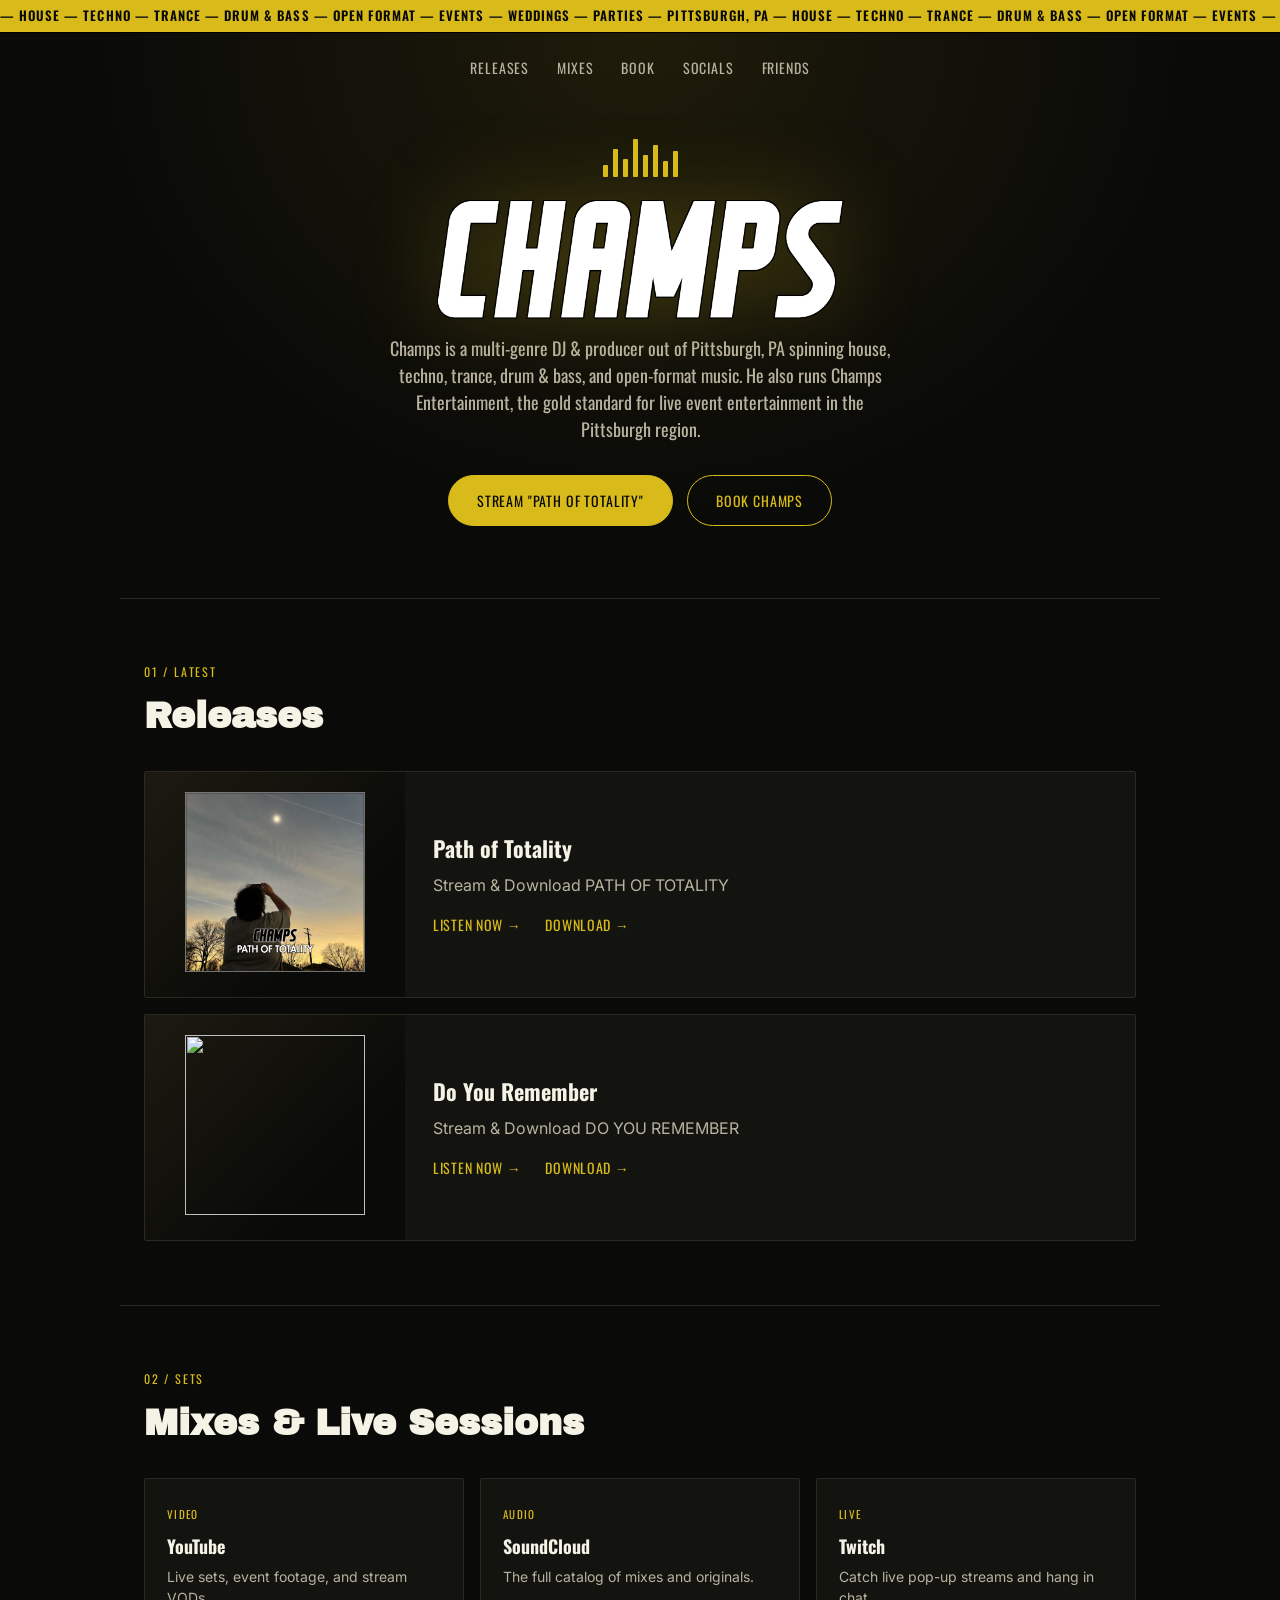
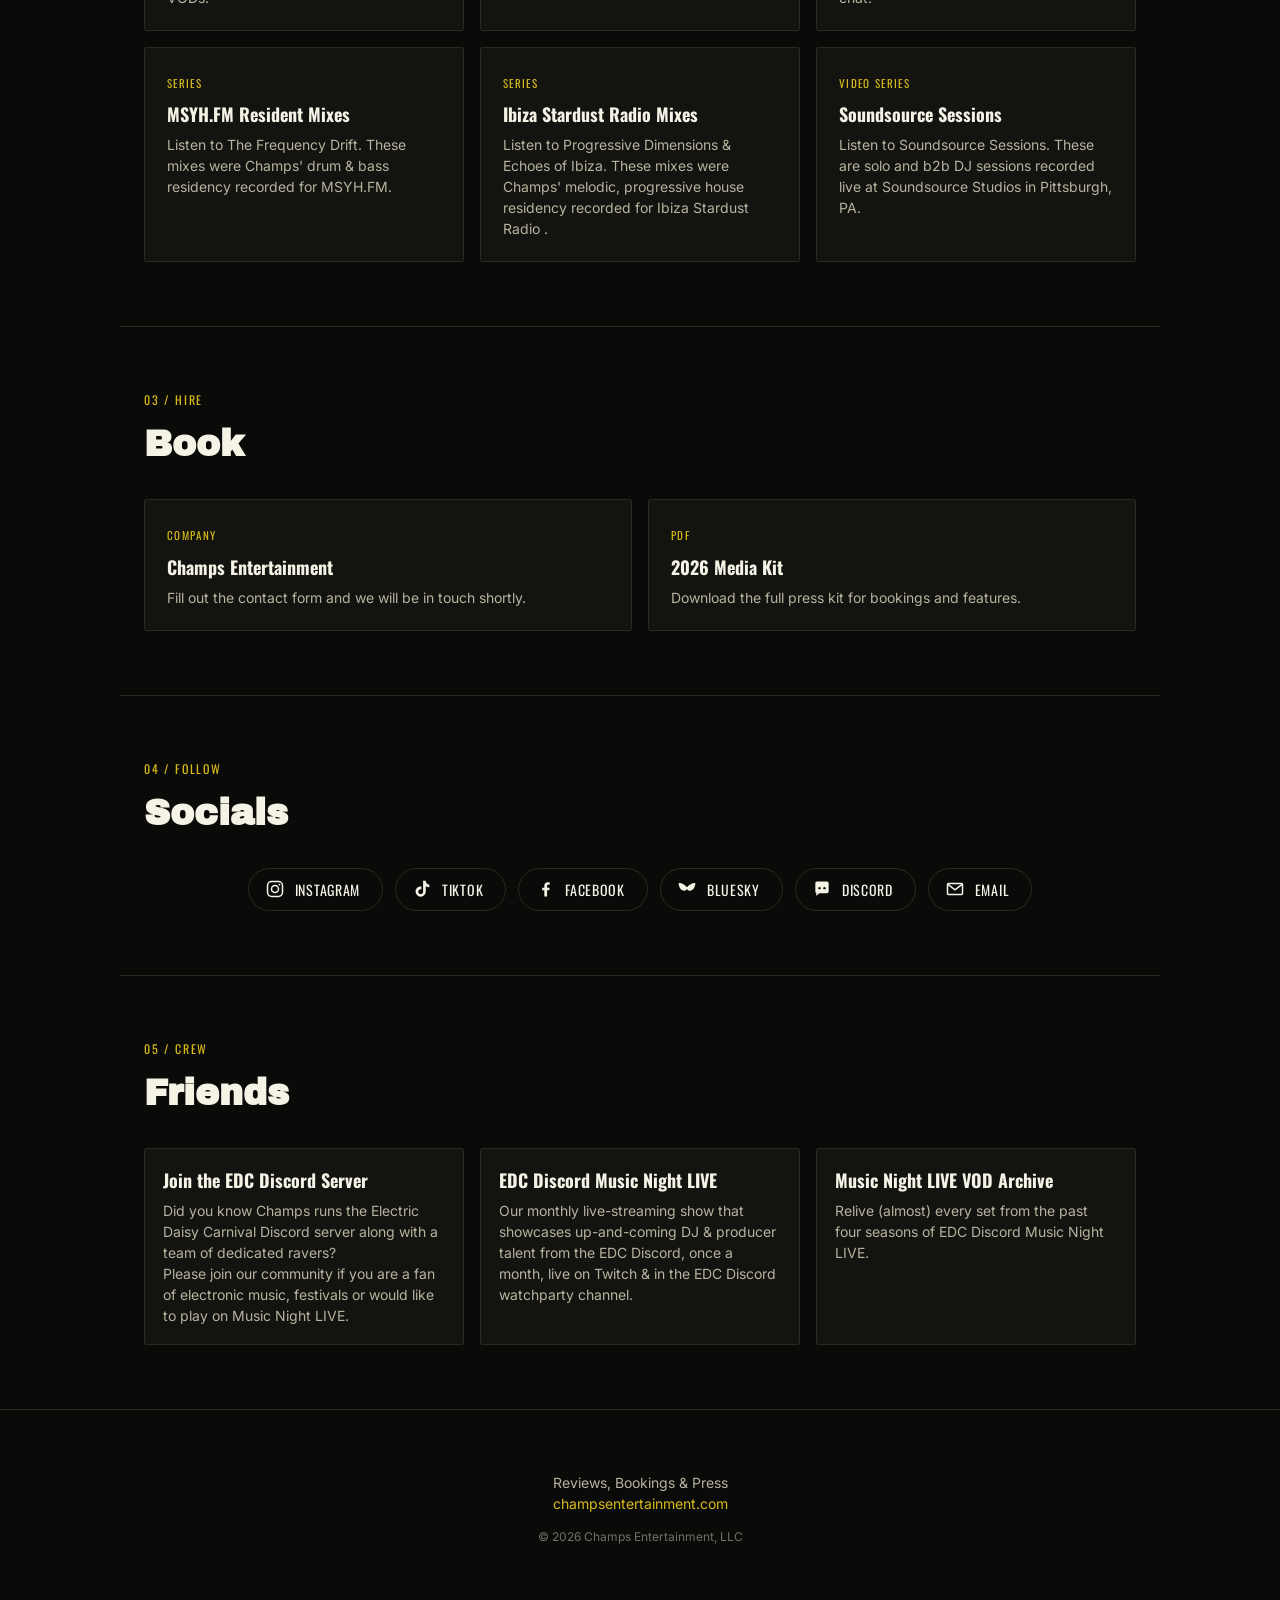
==== index.html @ b1c38c71 "more minor tweaks" ====
<!DOCTYPE html>
<html lang="en">
	<head>
		<meta charset="UTF-8" />
		<meta name="viewport" content="width=device-width, initial-scale=1.0" />
		<meta name="description" content="Champs is a multi-genre DJ &amp; producer out of Pittsburgh, PA spinning house, techno, trance, drum &amp; bass, and open-format music. He also runs Champs Entertainment, the gold standard for live event entertainment in the Pittsburgh region." />
		<meta property="og:title" content="Champs — DJ / Producer / Event Curator, Pittsburgh PA">
		<meta property="og:description" content="Champs is a multi-genre DJ &amp; producer out of Pittsburgh, PA spinning house, techno, trance, drum &amp; bass, and open-format music. He also runs Champs Entertainment, the gold standard for live event entertainment in the Pittsburgh region.">
		<meta property="og:image" content="https://www.champsdj.com/images/Champs_Word_Logo.png">
		<meta property="og:url" content="https://www.champsdj.com">
		<meta property="og:type" content="website">
		<meta name="twitter:card" content="summary_large_image">
		<meta name="twitter:title" content="Champs — DJ / Producer / Event Curator, Pittsburgh PA">
		<meta name="twitter:description" content="Champs is a multi-genre DJ &amp; producer out of Pittsburgh, PA spinning house, techno, trance, drum &amp; bass, and open-format music. He also runs Champs Entertainment, the gold standard for live event entertainment in the Pittsburgh region.">
		<meta name="twitter:image" content="https://www.champsdj.com/images/Champs_Word_Logo.png">
		<title>Champs — DJ / Producer / Event Curator, Pittsburgh PA</title>
		<link rel="icon" href="images/favicon.png" />
		<link rel="preconnect" href="https://fonts.googleapis.com">
		<link rel="preconnect" href="https://fonts.gstatic.com" crossorigin>
		<link href="https://fonts.googleapis.com/css2?family=Archivo+Black&family=Oswald:wght@400;500;600;700&family=Inter:wght@400;500;600&display=swap" rel="stylesheet">
		<link rel="stylesheet" href="styles.css" />
	</head>
	
	<body>

		<!-- TICKER -->
		<div class="ticker" aria-hidden="true">
			<div class="ticker-track">
				<span> — HOUSE — TECHNO — TRANCE — DRUM &amp; BASS — OPEN FORMAT — EVENTS — WEDDINGS — PARTIES — PITTSBURGH, PA</span>
				<span> — HOUSE — TECHNO — TRANCE — DRUM &amp; BASS — OPEN FORMAT — EVENTS — WEDDINGS — PARTIES — PITTSBURGH, PA</span>
			</div>
		</div>
		
		<!-- HEADER -->
		<header class="hero">
		
			<!-- NAVBAR -->
			<nav class="topnav">
				<a class="brand" href="#top"></a>
				<div class="navlinks">
					<a href="#releases">Releases</a>
					<a href="#mixes">Mixes</a>
					<a href="#book">Book</a>
					<a href="#socials">Socials</a>
					<a href="#friends">Friends</a>
				</div>
			</nav>
			
			<!-- EQ BARS & LOGO -->
			<div class="hero-inner" id="top">
				
				<!-- EQ BARS -->
				<div class="eq" aria-hidden="true">
					<span></span><span></span><span></span><span></span><span></span><span></span><span></span><span></span>
				</div>
				
				<!-- LOGO -->
				<img src="images/Champs_Word_Logo.png" alt="CHAMPS LOGO">
				
				<!-- BIO -->
				<p class="tagline">Champs is a multi-genre DJ &amp; producer out of Pittsburgh, PA spinning house, techno, trance, drum &amp; bass, and open-format music. He also runs Champs Entertainment, the gold standard for live event entertainment in the Pittsburgh region.</p>
				
				<!-- ACTIONS -->
				<div class="hero-actions">
					<a class="btn btn-solid" href="https://open.spotify.com/album/6dv3GM1njKBR7o0MZ7h8VG?si=yKQ5Rlh3Q_SIuil3Iyrtkw" target="_blank" rel="noopener noreferrer">Stream "Path of Totality"</a>
					<a class="btn btn-outline" href="#book">Book Champs</a>
				</div>
			</div>
		</header>
		
		<main>

			<!-- RELEASES -->
			<section id="releases" class="section">
				<div class="section-head">
					<span class="eyebrow">01 / Latest</span>
					<h2>Releases</h2>
				</div>
				<div class="feature-card">
					<div class="feature-art" aria-hidden="true"><span><img src="images/TOTALITY2.png" height=180px width=180px></span></div>
					<div class="feature-copy">
						<h3>Path of Totality</h3>
						<p>Stream &amp; Download PATH OF TOTALITY</p>
						<a class="link-arrow" href="https://open.spotify.com/album/6dv3GM1njKBR7o0MZ7h8VG?si=yKQ5Rlh3Q_SIuil3Iyrtkw" target="_blank" rel="noopener noreferrer">Listen now →</a>
						<span>&nbsp;&nbsp;&nbsp;&nbsp;</span>
						<a class="link-arrow" href="https://soundcloud.com/champsdj/path-of-totality" target="_blank" rel="noopener noreferrer">Download →</a>
					</div>
				</div>
				<p></p>
				<div class="feature-card">
					<div class="feature-art" aria-hidden="true"><span><img src="images/DoYouRemember-AA.png" height=180px width=180px></span></div>
					<div class="feature-copy">
						<h3>Do You Remember</h3>
						<p>Stream &amp; Download DO YOU REMEMBER</p>
						<a class="link-arrow" href="https://open.spotify.com/album/4yltGq6i9ndYS9WlNMXO5M?si=Wf_-oJ7uRIaFX4XnBfSiYg" target="_blank" rel="noopener noreferrer">Listen now →</a>
						<span>&nbsp;&nbsp;&nbsp;&nbsp;</span>
						<a class="link-arrow" href="https://soundcloud.com/champsdj/armas-do-you-remember-champs-extended-edit" target="_blank" rel="noopener noreferrer">Download →</a>
					</div>
				</div>
			</section>


			<!-- MIXES -->
			<section id="mixes" class="section">
				<div class="section-head">
					<span class="eyebrow">02 / Sets</span>
					<h2>Mixes &amp; Live Sessions</h2>
				</div>
				<div class="grid">
					<a class="card" href="https://youtube.com/@champsdj?sub_confirmation=1" target="_blank" rel="noopener noreferrer">
						<span class="card-tag">Video</span>
						<h3>YouTube</h3>
						<p>Live sets, event footage, and stream VODs.</p>
					</a>
					<a class="card" href="https://soundcloud.com/champsdj" target="_blank" rel="noopener noreferrer">
						<span class="card-tag">Audio</span>
						<h3>SoundCloud</h3>
						<p>The full catalog of mixes and originals.</p>
					</a>
					<a class="card" href="https://twitch.tv/champsdj" target="_blank" rel="noopener noreferrer">
						<span class="card-tag">Live</span>
						<h3>Twitch</h3>
						<p>Catch live pop-up streams and hang in chat.</p>
					</a>
					<a class="card" href="https://soundcloud.com/champsdj/sets/msyh-fm-resident-mixes" target="_blank" rel="noopener noreferrer">
						<span class="card-tag">Series</span>
						<h3>MSYH.FM Resident Mixes</h3>
						<p>Listen to The Frequency Drift. These mixes were Champs' drum & bass residency recorded for MSYH.FM.</p>
					</a>
					<a class="card" href="https://soundcloud.com/champsdj/sets/ibiza-stardust-radio-mixes" target="_blank" rel="noopener noreferrer">
						<span class="card-tag">Series</span>
						<h3>Ibiza Stardust Radio Mixes</h3>
						<p>Listen to Progressive Dimensions & Echoes of Ibiza. These mixes were Champs' melodic, progressive house residency recorded for Ibiza Stardust Radio .</p>
					</a>
					<a class="card" href="https://www.youtube.com/playlist?list=PLLwUnnzOST6Ljhghr7jmjRofUQ1ve_xkM" target="_blank" rel="noopener noreferrer">
						<span class="card-tag">Video Series</span>
						<h3>Soundsource Sessions</h3>
						<p>Listen to Soundsource Sessions. These are solo and b2b DJ sessions recorded live at Soundsource Studios in Pittsburgh, PA.</p>
					</a>
				</div>
			</section>

			<!-- BOOK -->
			<section id="book" class="section">
				<div class="section-head">
					<span class="eyebrow">03 / Hire</span>
					<h2>Book</h2>
				</div>
				<div class="grid grid-2">
					<a class="card" href="https://champsentertainment.com/contact.html" target="_blank" rel="noopener noreferrer">
						<span class="card-tag">Company</span>
						<h3>Champs Entertainment</h3>
						<p>Fill out the contact form and we will be in touch shortly.</p>
					</a>
					<a class="card" href="https://champsentertainment.com/files/Champs_PressKit2026.pdf" target="_blank" rel="noopener noreferrer">
						<span class="card-tag">PDF</span>
						<h3>2026 Media Kit</h3>
						<p>Download the full press kit for bookings and features.</p>
					</a>
				</div>
			</section>
			
			<!-- SOCIALS -->
			<section id="socials" class="section">
				<div class="section-head">
					<span class="eyebrow">04 / Follow</span>
					<h2>Socials</h2>
				</div>
				<div class="social-row">
					<a href="https://www.instagram.com/champsdj_" target="_blank" rel="noopener noreferrer" aria-label="Instagram">
						<svg viewBox="0 0 24 24" aria-hidden="true">
							<rect x="3" y="3" width="18" height="18" rx="5" fill="none" stroke="currentColor" stroke-width="1.8"/>
							<circle cx="12" cy="12" r="4.2" fill="none" stroke="currentColor" stroke-width="1.8"/>
							<circle cx="17.3" cy="6.7" r="1.1" fill="currentColor"/>
						</svg>
						Instagram
					</a>
					<a href="https://tiktok.com/@champsdj" target="_blank" rel="noopener noreferrer" aria-label="TikTok">
						<svg viewBox="0 0 24 24" aria-hidden="true">
							<path fill="currentColor" d="M16.5 2h-3.2v13.2c0 1.6-1.3 2.9-2.9 2.9s-2.9-1.3-2.9-2.9 1.3-2.9 2.9-2.9c.3 0 .6 0 .9.1V9.1c-.3 0-.6-.1-.9-.1-3.4 0-6.1 2.7-6.1 6.1S7 21.2 10.4 21.2s6.1-2.7 6.1-6.1V8.6c1.2.9 2.7 1.4 4.3 1.4V6.8c-2.4 0-4.3-1.9-4.3-4.3V2z"/>
						</svg>
						TikTok
					</a>
					<a href="https://facebook.com/champsdeejay" target="_blank" rel="noopener noreferrer" aria-label="Facebook">
						<svg viewBox="0 0 24 24" aria-hidden="true">
							<path fill="currentColor" d="M14.5 21v-7.6h2.6l.4-3h-3V8.4c0-.9.2-1.5 1.5-1.5h1.6V4.2C17.3 4.1 16.3 4 15.2 4c-2.4 0-4 1.5-4 4.1v2.3H8.6v3h2.6V21h3.3z"/>
						</svg>
						Facebook
					</a>
					<a href="https://bsky.app/profile/champsdj.bsky.social" target="_blank" rel="noopener noreferrer" aria-label="BlueSky">
						<svg viewBox="0 0 24 24" aria-hidden="true">
							<path fill="currentColor" d="M12 10C9 6 4 4 2 5 2 9 4 13 8 14 10 14.5 11.5 13 12 12 12.5 13 14 14.5 16 14 20 13 22 9 22 5 20 4 15 6 12 10Z"/>
						</svg>
						BlueSky
					</a>
					<a href="https://discord.gg/v6hgrfbGEj" target="_blank" rel="noopener noreferrer" aria-label="Discord">
						<svg viewBox="0 0 24 24" aria-hidden="true">
							<path fill="currentColor" d="M4 5c0-1.1.9-2 2-2h12c1.1 0 2 .9 2 2v10c0 1.1-.9 2-2 2H9l-4 3v-3H6c-1.1 0-2-.9-2-2V5Z"/>
							<circle class="eye" cx="9" cy="11" r="1.4"/>
							<circle class="eye" cx="15" cy="11" r="1.4"/>
						</svg>
						Discord
					</a>
					<a href="mailto:champs@champsentertainment.com" aria-label="Email">
						<svg viewBox="0 0 24 24" aria-hidden="true">
							<path fill="none" stroke="currentColor" stroke-width="1.8" d="M4 5.5h16a1 1 0 0 1 1 1v11a1 1 0 0 1-1 1H4a1 1 0 0 1-1-1v-11a1 1 0 0 1 1-1z"/>
							<path fill="none" stroke="currentColor" stroke-width="1.8" d="M3.5 6.5l8.5 6.5 8.5-6.5"/>
						</svg>
						Email
					</a>
				</div>
			</section>

			<!-- FRIENDS -->
			<section id="friends" class="section">
				<div class="section-head">
					<span class="eyebrow">05 / Crew</span>
					<h2>Friends</h2>
				</div>
				<div class="grid grid-3">
					<a class="card card-small" href="https://discord.gg/electricdaisycarnival" target="_blank" rel="noopener noreferrer">
						<h3>Join the EDC Discord Server</h3>
						<p>Did you know Champs runs the Electric Daisy Carnival Discord server along with a team of dedicated ravers?<br/>Please join our community if you are a fan of electronic music, festivals or would like to play on Music Night LIVE.</p>
					</a>
					<a class="card card-small" href="https://twitch.tv/edcdiscordmusicnight" target="_blank" rel="noopener noreferrer">
						<h3>EDC Discord Music Night LIVE</h3>
						<p>Our monthly live-streaming show that showcases up-and-coming DJ & producer talent from the EDC Discord, once a month, live on Twitch & in the EDC Discord watchparty channel.</p>
					</a>
					<a class="card card-small" href="https://edcdiscordmusicnight.live" target="_blank" rel="noopener noreferrer">
						<h3>Music Night LIVE VOD Archive</h3>
						<p>Relive (almost) every set from the past four seasons of EDC Discord Music Night LIVE.</p>
					</a>
				</div>
			</section>

		</main>
		
		<!-- FOOTER -->
		<footer class="site-footer">
			<p>Reviews, Bookings &amp; Press</br>
			<a href="https://champsentertainment.com">champsentertainment.com</a>
			</p>
			<p class="footer-fine">&copy; <span id="year"></span> Champs Entertainment, LLC</p>
		</footer>
		
		<!-- SCRIPT FOR YEAR -->
		<script>
			document.getElementById('year').textContent = new Date().getFullYear();
		</script>
	</body>
</html>
---- styles.css ----
:root {
	--bg: #0a0a08;
	--bg-raised: #131310;
	--gold: #d8bb1b;
	--gold-bright: #f3d94a;
	--ink: #f5f2e6;
	--ink-dim: #b8b39f;
	--line: #2a2a20;
	--radius: 2px;
}

* { box-sizing: border-box; }

html { scroll-behavior: smooth; }

@media (prefers-reduced-motion: reduce) {
	html { scroll-behavior: auto; }
	* { animation-duration: 0.01ms !important; animation-iteration-count: 1 !important; }
}

body {
	margin: 0;
	background: var(--bg);
	color: var(--ink);
	font-family: 'Inter', system-ui, sans-serif;
	line-height: 1.5;
}

a { color: inherit; text-decoration: none; }

/* --- scrolling ticker --- */
.ticker {
	background: var(--gold);
	color: #0a0a08;
	overflow: hidden;
	white-space: nowrap;
	border-bottom: 1px solid #000;
}
.ticker-track {
	display: inline-block;
	padding: 6px 0;
	font-family: 'Oswald', sans-serif;
	font-weight: 600;
	font-size: 13px;
	letter-spacing: 0.08em;
	animation: scroll-left 28s linear infinite;
}
@keyframes scroll-left {
	from { transform: translateX(0); }
	to { transform: translateX(-50%); }
}

/* --- Nav --- */
.topnav {
	display: flex;
	align-items: center;
	justify-content: center;
	padding: 24px clamp(20px, 5vw, 64px) 0;
}
.brand {
	font-family: 'Archivo Black', sans-serif;
	font-size: 20px;
	letter-spacing: 0.04em;
}
.navlinks { display: flex; gap: 28px; }
.navlinks a {
	font-family: 'Oswald', sans-serif;
	font-size: 14px;
	letter-spacing: 0.06em;
	text-transform: uppercase;
	color: var(--ink-dim);
	border-bottom: 1px solid transparent;
	padding-bottom: 2px;
	transition: color 0.15s ease, border-color 0.15s ease;
}
.navlinks a:hover { color: var(--gold); border-color: var(--gold); }

/* --- Hero --- */
.hero {
	padding-bottom: 72px;
	background:
		radial-gradient(ellipse at top, rgba(216,187,27,0.10), transparent 60%),
		var(--bg);
}
.hero-inner {
	text-align: center;
	max-width: 760px;
	margin: 0 auto;
	padding: 56px 24px 0;
}

/* equalizer bars */
.eq {
	display: flex;
	align-items: flex-end;
	justify-content: center;
	gap: 5px;
	height: 40px;
	margin: 0 auto 20px;
}
.eq span {
	width: 5px;
	background: var(--gold);
	border-radius: 1px;
	animation: bounce 1.1s ease-in-out infinite;
}
.eq span:nth-child(1){ height: 30%; animation-delay: -1.0s; }
.eq span:nth-child(2){ height: 70%; animation-delay: -0.8s; }
.eq span:nth-child(3){ height: 45%; animation-delay: -0.6s; }
.eq span:nth-child(4){ height: 95%; animation-delay: -0.4s; }
.eq span:nth-child(5){ height: 55%; animation-delay: -0.2s; }
.eq span:nth-child(6){ height: 80%; animation-delay: 0s; }
.eq span:nth-child(7){ height: 40%; animation-delay: -0.5s; }
.eq span:nth-child(8){ height: 65%; animation-delay: -0.3s; }
@keyframes bounce {
	0%, 100% { transform: scaleY(0.4); }
	50% { transform: scaleY(1); }
}

.hero h1 {
	font-family: 'Archivo Black', sans-serif;
	font-size: clamp(56px, 12vw, 110px);
	margin: 0;
	color: var(--gold);
	letter-spacing: 0.01em;
	text-shadow: 0 0 40px rgba(216,187,27,0.25);
}

.hero-inner img {
	display: block;
	margin: 0 auto;
	width: clamp(220px, 40vw, 420px);
	height: auto;
	filter: drop-shadow(0 0 40px rgba(216,187,27,0.25));
}
.tagline {
	font-family: 'Oswald', sans-serif;
	font-weight: 400;
	font-size: clamp(15px, 2.2vw, 18px);
	color: var(--ink-dim);
	max-width: 520px;
	margin: 16px auto 32px;
}

.hero-actions {
	display: flex;
	gap: 14px;
	justify-content: center;
	flex-wrap: wrap;
}
.btn {
	display: inline-block;
	font-family: 'Oswald', sans-serif;
	font-size: 14px;
	letter-spacing: 0.06em;
	text-transform: uppercase;
	padding: 14px 28px;
	border-radius: 999px;
	border: 1px solid var(--gold);
	transition: transform 0.15s ease, background 0.15s ease, color 0.15s ease;
}
.btn-solid { background: var(--gold); color: #0a0a08; }
.btn-solid:hover { background: var(--gold-bright); transform: translateY(-1px); }
.btn-outline { color: var(--gold); }
.btn-outline:hover { background: rgba(216,187,27,0.1); transform: translateY(-1px); }

/* --- Sections --- */
.section {
	max-width: 1040px;
	margin: 0 auto;
	padding: 64px 24px;
	border-top: 1px solid var(--line);
}
.section-head { margin-bottom: 28px; }
.eyebrow {
	display: block;
	font-family: 'Oswald', sans-serif;
	font-size: 12px;
	letter-spacing: 0.15em;
	text-transform: uppercase;
	color: var(--gold);
	margin-bottom: 8px;
}
.section-head h2 {
	font-family: 'Archivo Black', sans-serif;
	font-size: clamp(26px, 4vw, 36px);
	margin: 0;
}

/* Feature card (releases) */
.feature-card {
	display: grid;
	grid-template-columns: 260px 1fr;
	gap: 28px;
	background: var(--bg-raised);
	border: 1px solid var(--line);
	border-radius: var(--radius);
	overflow: hidden;
	transition: border-color 0.15s ease;
}
.feature-card:hover { border-color: var(--gold); }
.feature-art {
	background: linear-gradient(135deg, #1c1a10, #0a0a08 70%);
	display: flex;
	align-items: center;
	justify-content: center;
	min-height: 180px;
	font-family: 'Oswald', sans-serif;
	font-weight: 600;
	letter-spacing: 0.1em;
	color: var(--gold);
	text-align: center;
	padding: 20px;
}
.feature-copy { padding: 28px 28px 28px 0; align-self: center; }
.feature-copy h3 { margin: 0 0 8px; font-family: 'Oswald', sans-serif; font-size: 22px; }
.feature-copy p { margin: 0 0 16px; color: var(--ink-dim); }
.link-arrow {
	display: inline-block;
	color: var(--gold);
	font-family: 'Oswald', sans-serif;
	font-size: 14px;
	text-transform: uppercase;
	letter-spacing: 0.05em;
	border-bottom: 1px solid transparent;
	transition: color 0.15s ease, border-color 0.15s ease;
}
.link-arrow:hover,
.link-arrow:focus-visible { color: var(--gold-bright); border-color: var(--gold-bright); }

@media (max-width: 640px) {
	.feature-card { grid-template-columns: 1fr; }
	.feature-copy { padding: 20px; }
}

/* Grid of cards */
.grid { display: grid; grid-template-columns: repeat(3, 1fr); gap: 16px; }
.grid-2 { grid-template-columns: repeat(2, 1fr); }
.grid-3 { grid-template-columns: repeat(3, 1fr); }
@media (max-width: 800px) {
	.grid, .grid-2, .grid-3 { grid-template-columns: 1fr; }
}

.card {
	display: block;
	background: var(--bg-raised);
	border: 1px solid var(--line);
	border-radius: var(--radius);
	padding: 22px;
	transition: border-color 0.15s ease, transform 0.15s ease;
}
.card:hover { border-color: var(--gold); transform: translateY(-2px); }
.card-tag {
	display: inline-block;
	font-family: 'Oswald', sans-serif;
	font-size: 11px;
	letter-spacing: 0.12em;
	text-transform: uppercase;
	color: var(--gold);
	margin-bottom: 10px;
}
.card h3 { margin: 0 0 6px; font-family: 'Oswald', sans-serif; font-size: 18px; }
.card p { margin: 0; color: var(--ink-dim); font-size: 14px; }
.card-small { padding: 18px; }

/* Socials row */
.social-row { display: flex; flex-wrap: wrap; gap: 12px; justify-content: center; }
.social-row a {
	display: inline-flex;
	align-items: center;
	gap: 10px;
	font-family: 'Oswald', sans-serif;
	font-size: 14px;
	letter-spacing: 0.05em;
	text-transform: uppercase;
	border: 1px solid var(--line);
	padding: 10px 22px 10px 16px;
	border-radius: 999px;
	transition: border-color 0.15s ease, color 0.15s ease;
}
.social-row a:hover { border-color: var(--gold); color: var(--gold); }
.social-row svg {
	width: 20px;
	height: 20px;
	flex-shrink: 0;
}
.social-row svg .eye { fill: var(--bg); }

/* Footer */
.site-footer {
	text-align: center;
	padding: 48px 24px 64px;
	border-top: 1px solid var(--line);
	color: var(--ink-dim);
	font-size: 14px;
}
.site-footer a { color: var(--gold); }
.footer-fine { margin-top: 6px; font-size: 12px; opacity: 0.6; }

/* Focus states for accessibility */
a:focus-visible, .btn:focus-visible {
	outline: 2px solid var(--gold-bright);
	outline-offset: 2px;
}

/* 404 page */

.notfound {
	min-height: 100vh;
	display: flex;
	flex-direction: column;
	align-items: center;
	justify-content: center;
	text-align: center;
	padding: 24px;
}
.notfound img {
	display: block;
	margin: 0 auto;
	width: clamp(220px, 40vw, 420px);
	height: auto;
	filter: drop-shadow(0 0 40px rgba(216,187,27,0.25));
}
.notfound-code {
	font-family: 'Archivo Black', sans-serif;
	font-size: clamp(72px, 18vw, 160px);
	color: var(--gold);
	margin: 0;
	line-height: 1;
	text-shadow: 0 0 40px rgba(216,187,27,0.25);
}
.notfound-msg {
	font-family: 'Oswald', sans-serif;
	color: var(--ink-dim);
	font-size: clamp(15px, 2.2vw, 18px);
	max-width: 420px;
	margin: 12px 0 32px;
}
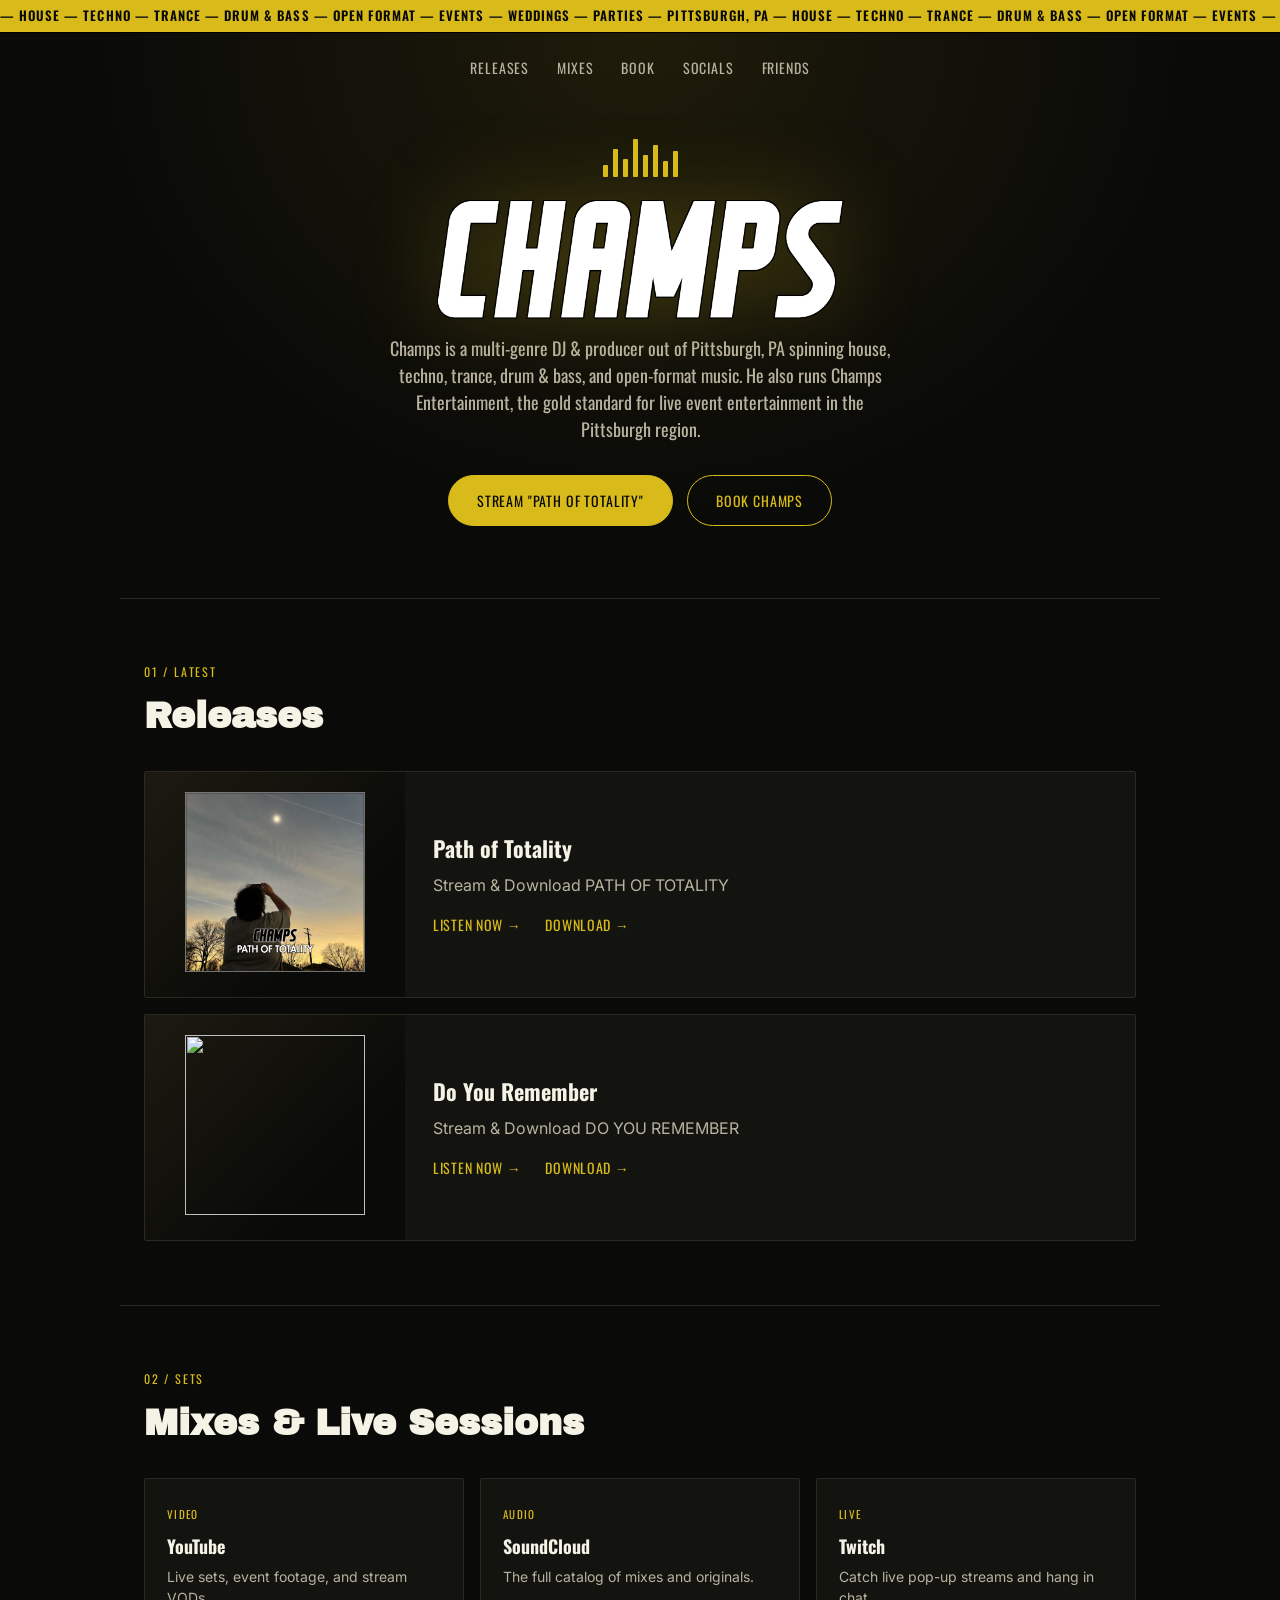
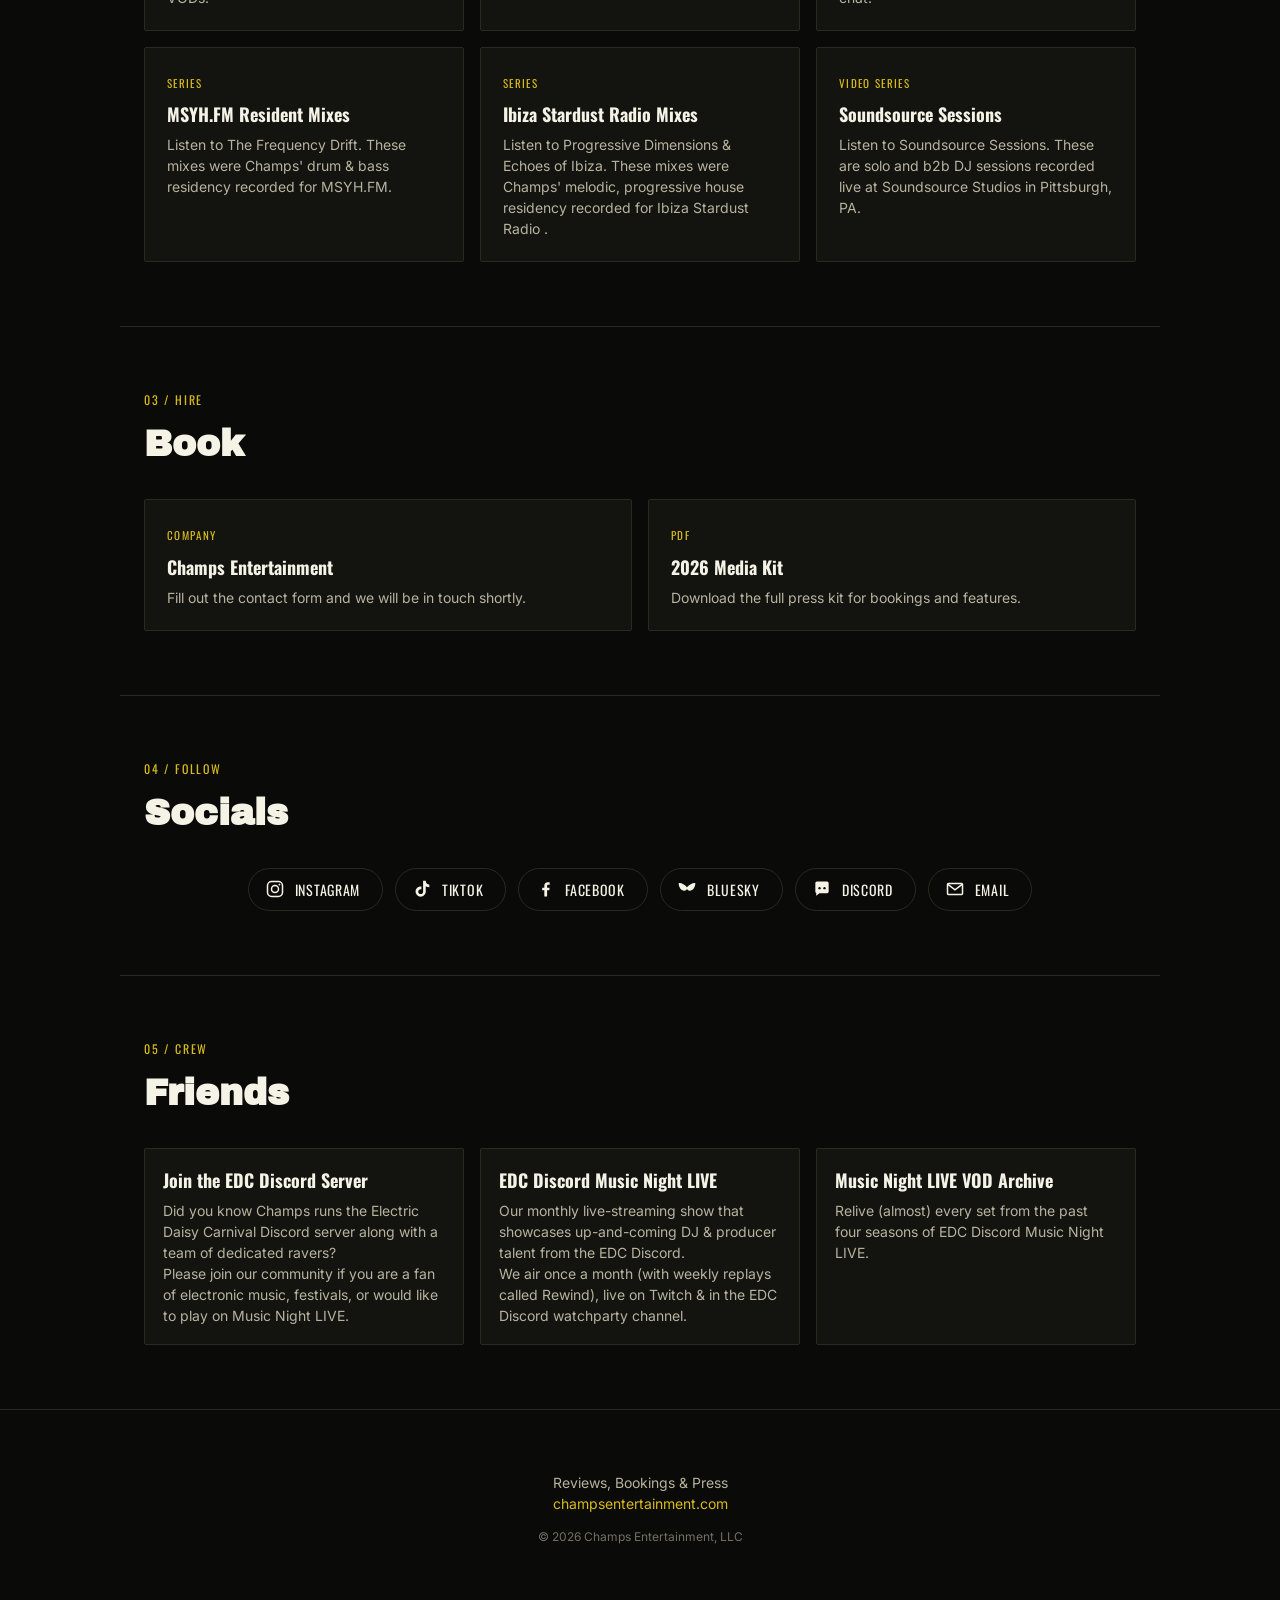
==== commit 7a4ffe02: "more minor tweaks" ====
--- a/index.html
+++ b/index.html
@@ -220,11 +220,11 @@
 				<div class="grid grid-3">
 					<a class="card card-small" href="https://discord.gg/electricdaisycarnival" target="_blank" rel="noopener noreferrer">
 						<h3>Join the EDC Discord Server</h3>
-						<p>Did you know Champs runs the Electric Daisy Carnival Discord server along with a team of dedicated ravers?<br/>Please join our community if you are a fan of electronic music, festivals or would like to play on Music Night LIVE.</p>
+						<p>Did you know Champs runs the Electric Daisy Carnival Discord server along with a team of dedicated ravers?<br/>Please join our community if you are a fan of electronic music, festivals, or would like to play on Music Night LIVE.</p>
 					</a>
 					<a class="card card-small" href="https://twitch.tv/edcdiscordmusicnight" target="_blank" rel="noopener noreferrer">
 						<h3>EDC Discord Music Night LIVE</h3>
-						<p>Our monthly live-streaming show that showcases up-and-coming DJ & producer talent from the EDC Discord, once a month, live on Twitch & in the EDC Discord watchparty channel.</p>
+						<p>Our monthly live-streaming show that showcases up-and-coming DJ & producer talent from the EDC Discord.<br/>We air once a month (with weekly replays called Rewind), live on Twitch & in the EDC Discord watchparty channel.</p>
 					</a>
 					<a class="card card-small" href="https://edcdiscordmusicnight.live" target="_blank" rel="noopener noreferrer">
 						<h3>Music Night LIVE VOD Archive</h3>
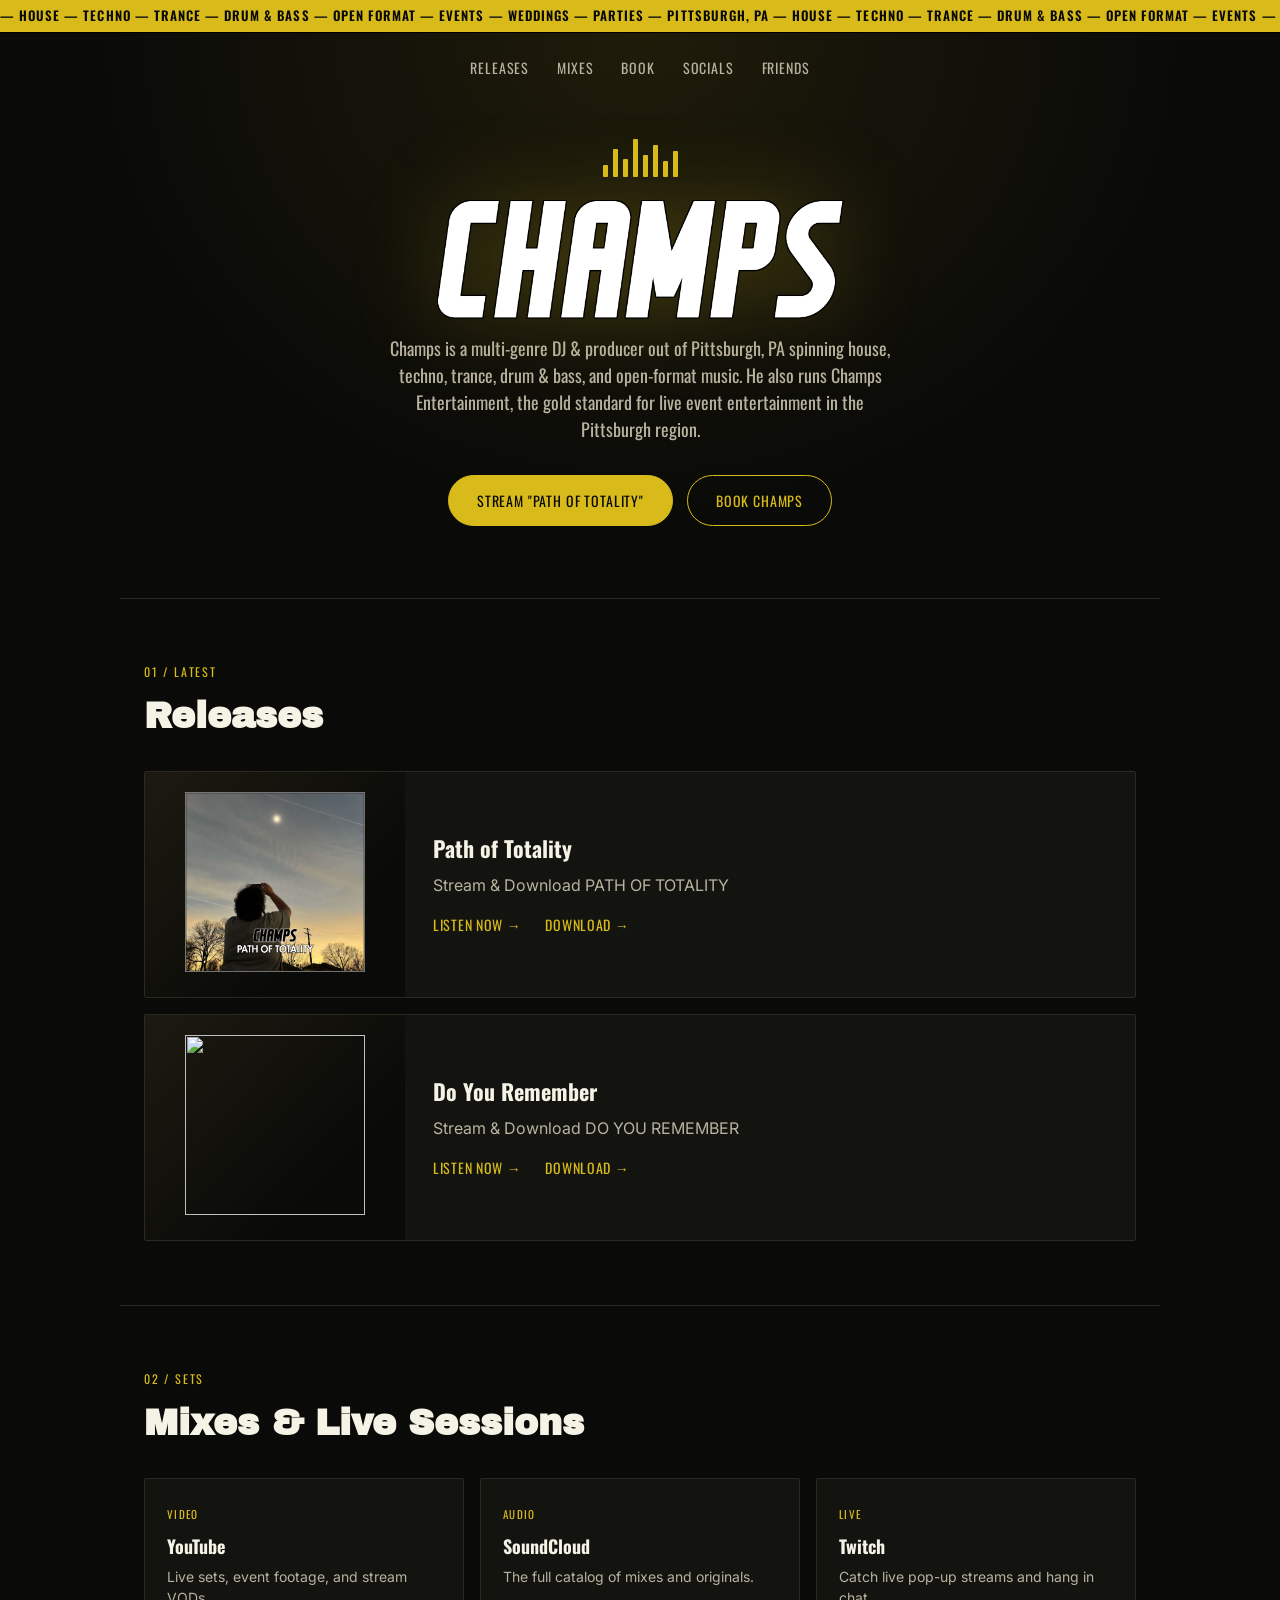
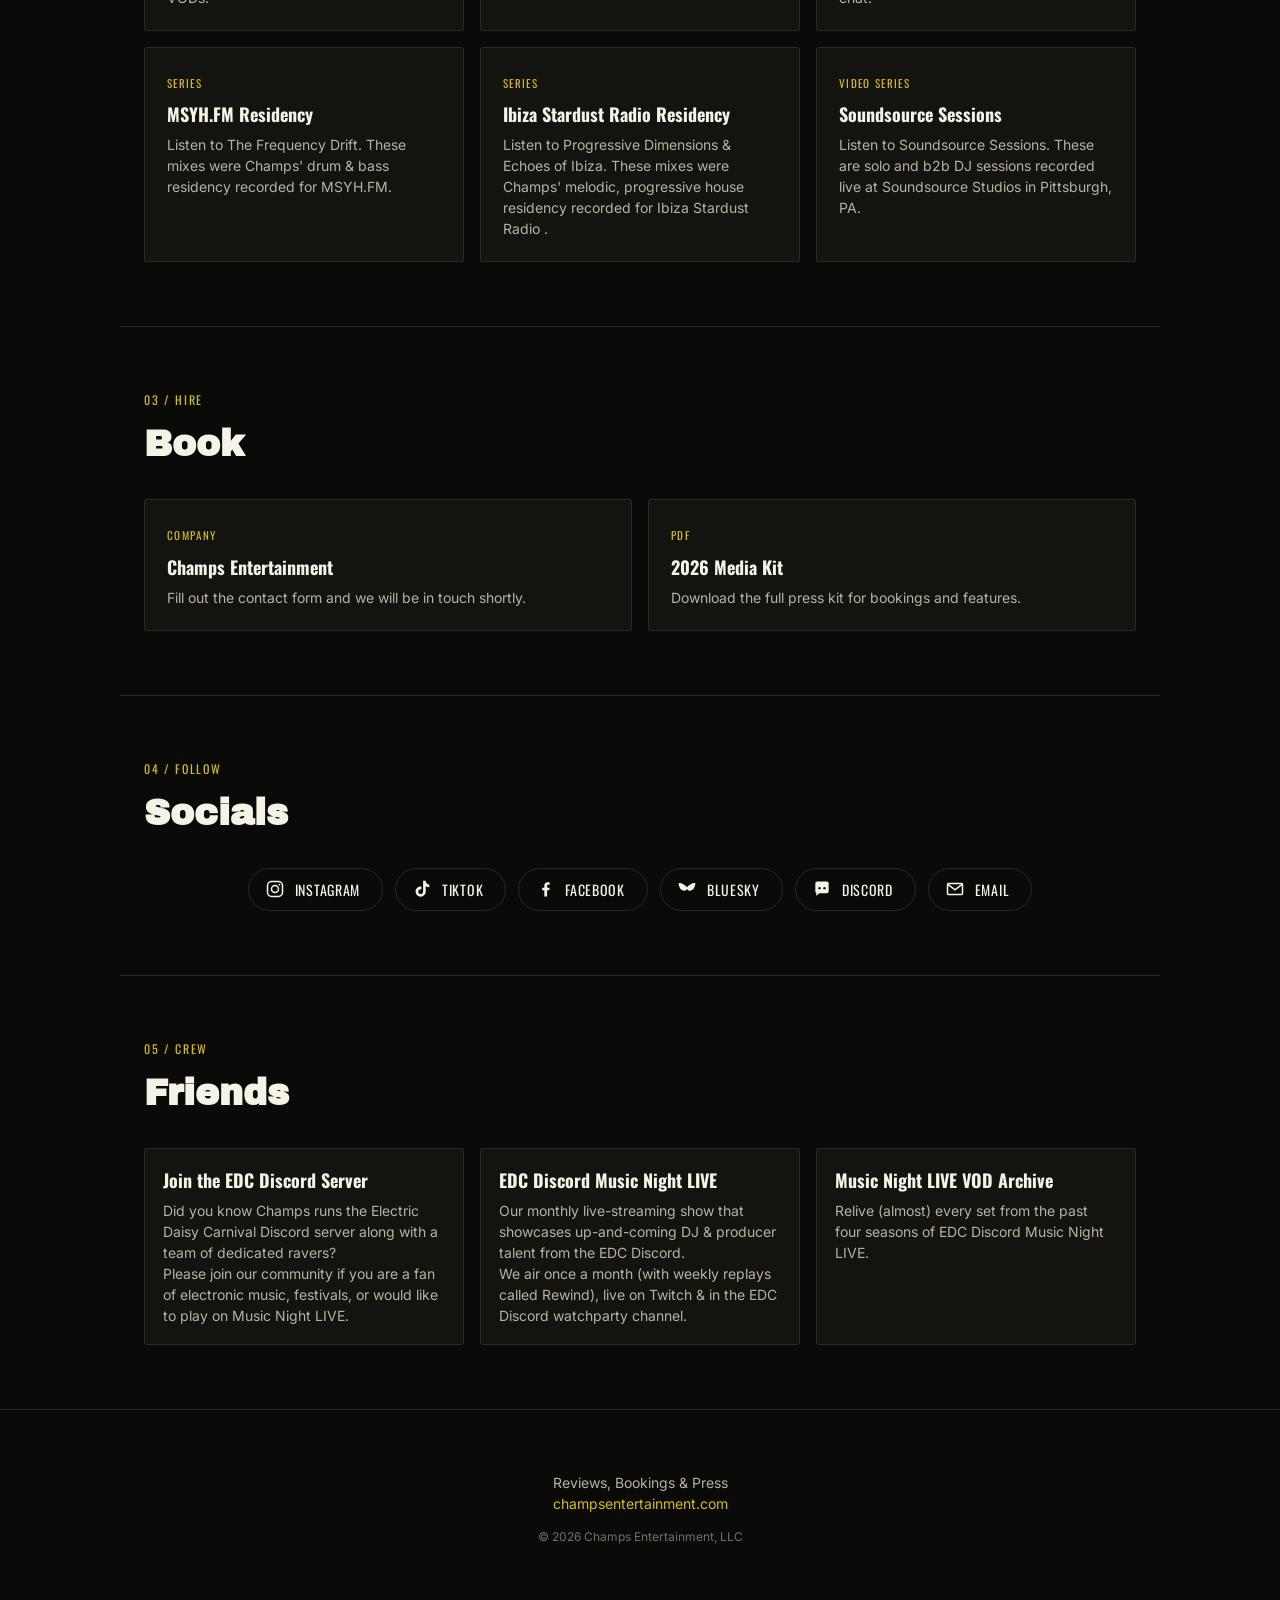
==== commit f50a42fa: "more minor tweaks" ====
--- a/index.html
+++ b/index.html
@@ -124,12 +124,12 @@
 					</a>
 					<a class="card" href="https://soundcloud.com/champsdj/sets/msyh-fm-resident-mixes" target="_blank" rel="noopener noreferrer">
 						<span class="card-tag">Series</span>
-						<h3>MSYH.FM Resident Mixes</h3>
+						<h3>MSYH.FM Residency</h3>
 						<p>Listen to The Frequency Drift. These mixes were Champs' drum & bass residency recorded for MSYH.FM.</p>
 					</a>
 					<a class="card" href="https://soundcloud.com/champsdj/sets/ibiza-stardust-radio-mixes" target="_blank" rel="noopener noreferrer">
 						<span class="card-tag">Series</span>
-						<h3>Ibiza Stardust Radio Mixes</h3>
+						<h3>Ibiza Stardust Radio Residency</h3>
 						<p>Listen to Progressive Dimensions & Echoes of Ibiza. These mixes were Champs' melodic, progressive house residency recorded for Ibiza Stardust Radio .</p>
 					</a>
 					<a class="card" href="https://www.youtube.com/playlist?list=PLLwUnnzOST6Ljhghr7jmjRofUQ1ve_xkM" target="_blank" rel="noopener noreferrer">
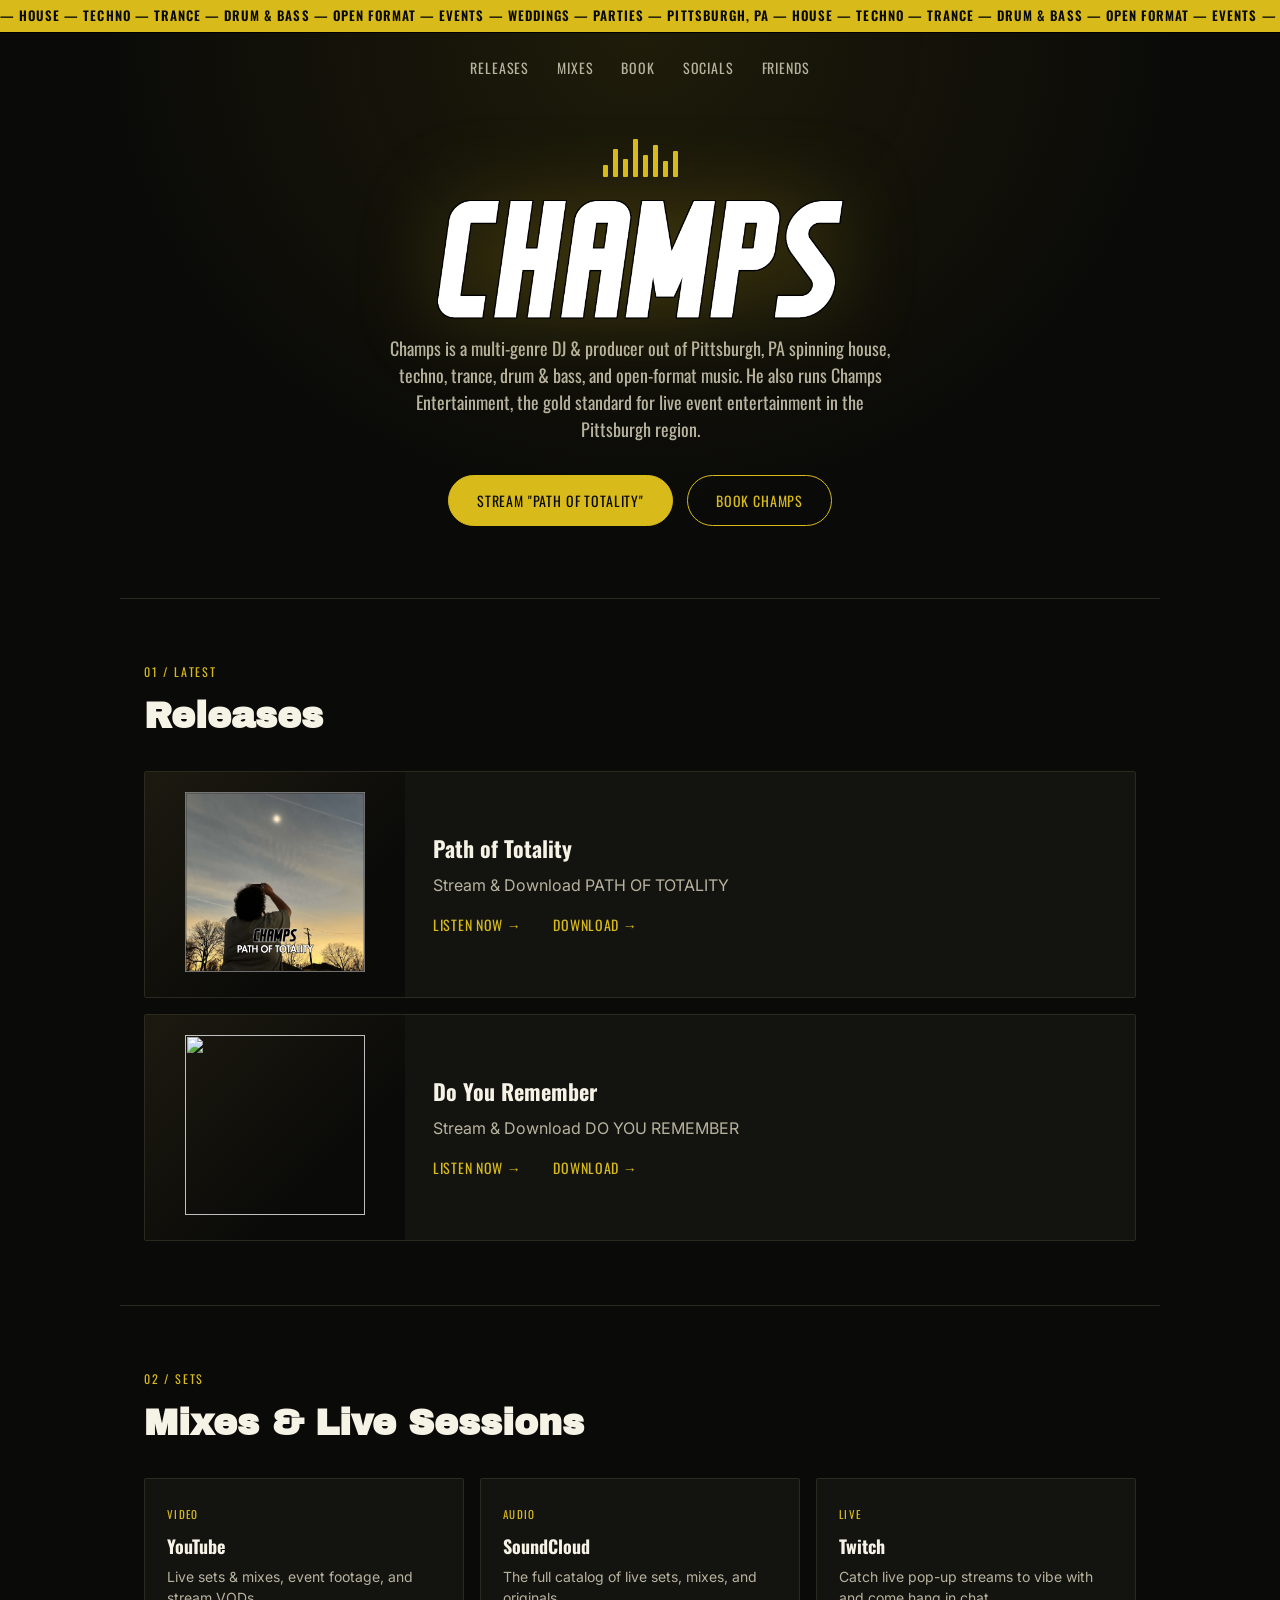
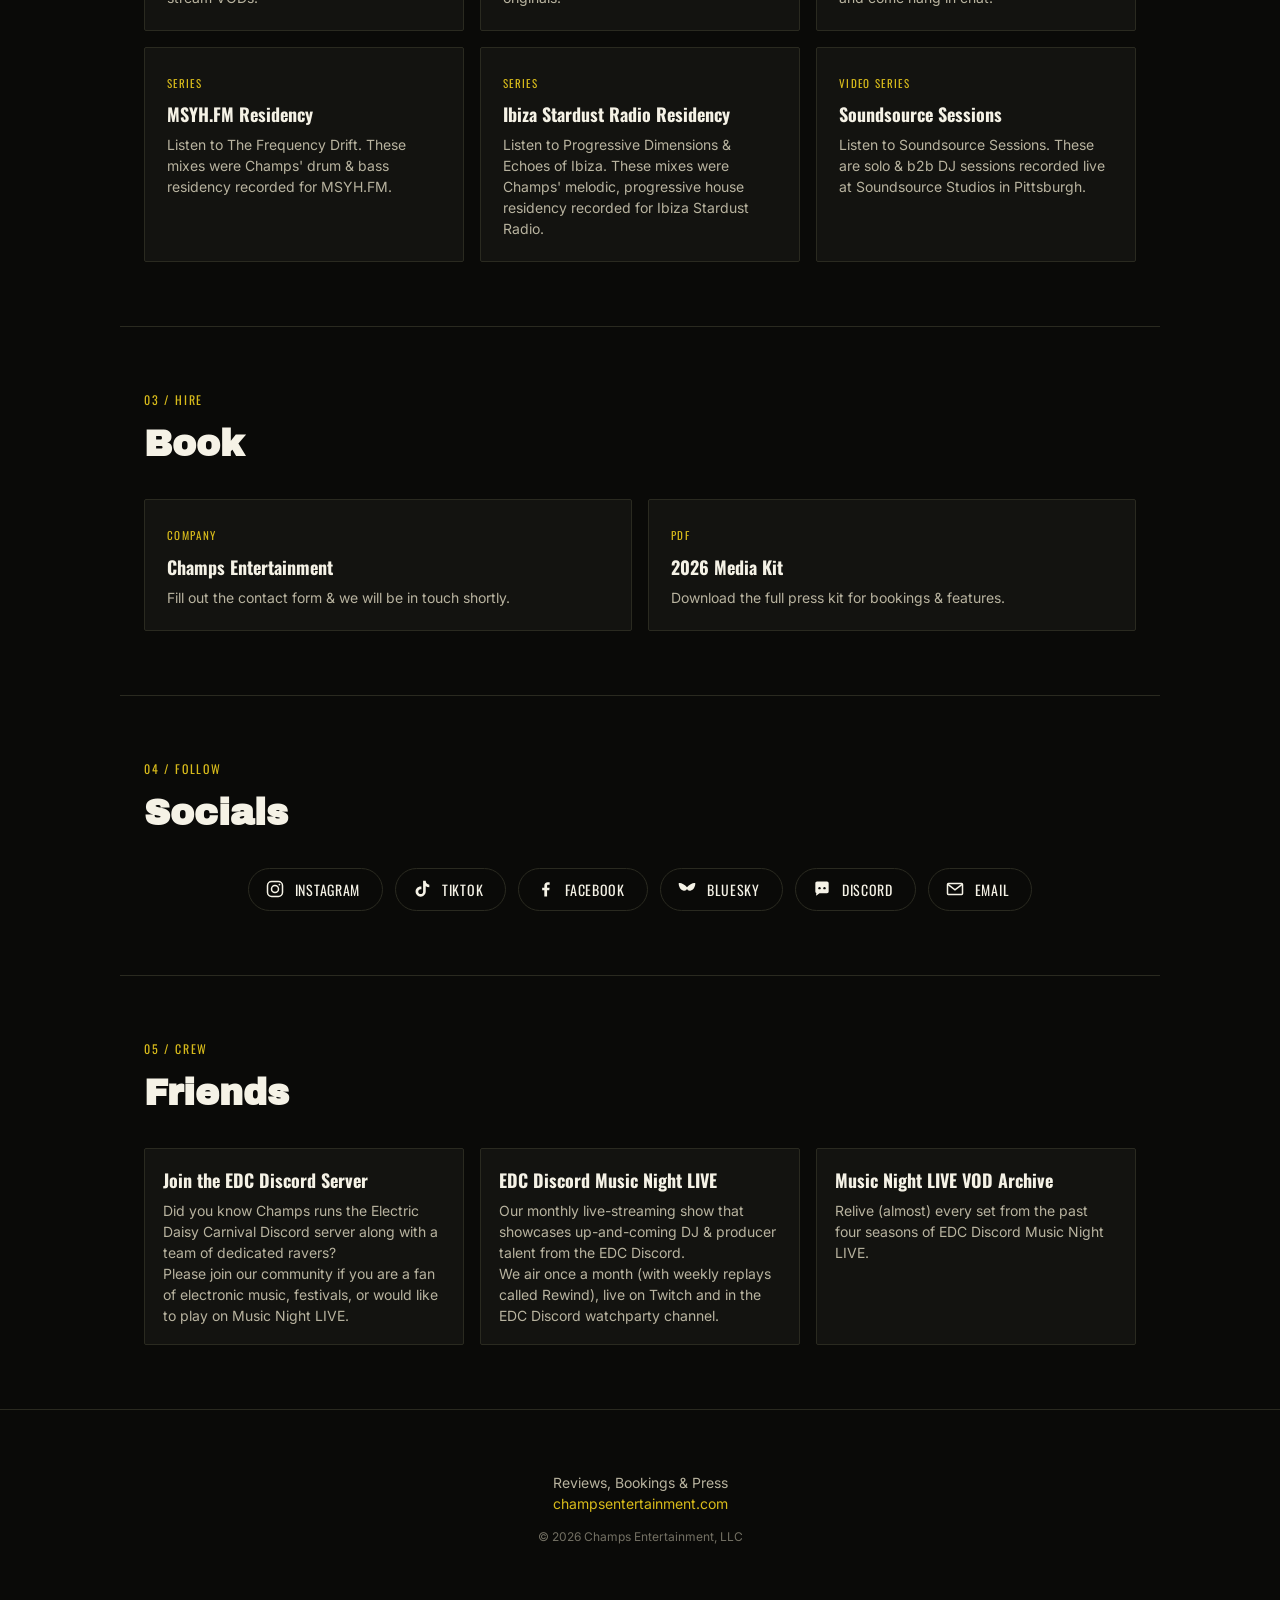
==== commit 6cac80ac: "more minor tweaks" ====
--- a/index.html
+++ b/index.html
@@ -82,7 +82,7 @@
 						<h3>Path of Totality</h3>
 						<p>Stream &amp; Download PATH OF TOTALITY</p>
 						<a class="link-arrow" href="https://open.spotify.com/album/6dv3GM1njKBR7o0MZ7h8VG?si=yKQ5Rlh3Q_SIuil3Iyrtkw" target="_blank" rel="noopener noreferrer">Listen now →</a>
-						<span>&nbsp;&nbsp;&nbsp;&nbsp;</span>
+						<span>&nbsp;&nbsp;&nbsp;&nbsp;&nbsp;&nbsp;</span>
 						<a class="link-arrow" href="https://soundcloud.com/champsdj/path-of-totality" target="_blank" rel="noopener noreferrer">Download →</a>
 					</div>
 				</div>
@@ -93,7 +93,7 @@
 						<h3>Do You Remember</h3>
 						<p>Stream &amp; Download DO YOU REMEMBER</p>
 						<a class="link-arrow" href="https://open.spotify.com/album/4yltGq6i9ndYS9WlNMXO5M?si=Wf_-oJ7uRIaFX4XnBfSiYg" target="_blank" rel="noopener noreferrer">Listen now →</a>
-						<span>&nbsp;&nbsp;&nbsp;&nbsp;</span>
+						<span>&nbsp;&nbsp;&nbsp;&nbsp;&nbsp;&nbsp;</span>
 						<a class="link-arrow" href="https://soundcloud.com/champsdj/armas-do-you-remember-champs-extended-edit" target="_blank" rel="noopener noreferrer">Download →</a>
 					</div>
 				</div>
@@ -110,32 +110,32 @@
 					<a class="card" href="https://youtube.com/@champsdj?sub_confirmation=1" target="_blank" rel="noopener noreferrer">
 						<span class="card-tag">Video</span>
 						<h3>YouTube</h3>
-						<p>Live sets, event footage, and stream VODs.</p>
+						<p>Live sets &amp; mixes, event footage, and stream VODs.</p>
 					</a>
 					<a class="card" href="https://soundcloud.com/champsdj" target="_blank" rel="noopener noreferrer">
 						<span class="card-tag">Audio</span>
 						<h3>SoundCloud</h3>
-						<p>The full catalog of mixes and originals.</p>
+						<p>The full catalog of live sets, mixes, and originals.</p>
 					</a>
 					<a class="card" href="https://twitch.tv/champsdj" target="_blank" rel="noopener noreferrer">
 						<span class="card-tag">Live</span>
 						<h3>Twitch</h3>
-						<p>Catch live pop-up streams and hang in chat.</p>
+						<p>Catch live pop-up streams to vibe with and come hang in chat.</p>
 					</a>
 					<a class="card" href="https://soundcloud.com/champsdj/sets/msyh-fm-resident-mixes" target="_blank" rel="noopener noreferrer">
 						<span class="card-tag">Series</span>
 						<h3>MSYH.FM Residency</h3>
-						<p>Listen to The Frequency Drift. These mixes were Champs' drum & bass residency recorded for MSYH.FM.</p>
+						<p>Listen to The Frequency Drift. These mixes were Champs' drum &amp; bass residency recorded for MSYH.FM.</p>
 					</a>
 					<a class="card" href="https://soundcloud.com/champsdj/sets/ibiza-stardust-radio-mixes" target="_blank" rel="noopener noreferrer">
 						<span class="card-tag">Series</span>
 						<h3>Ibiza Stardust Radio Residency</h3>
-						<p>Listen to Progressive Dimensions & Echoes of Ibiza. These mixes were Champs' melodic, progressive house residency recorded for Ibiza Stardust Radio .</p>
+						<p>Listen to Progressive Dimensions &amp; Echoes of Ibiza. These mixes were Champs' melodic, progressive house residency recorded for Ibiza Stardust Radio.</p>
 					</a>
 					<a class="card" href="https://www.youtube.com/playlist?list=PLLwUnnzOST6Ljhghr7jmjRofUQ1ve_xkM" target="_blank" rel="noopener noreferrer">
 						<span class="card-tag">Video Series</span>
 						<h3>Soundsource Sessions</h3>
-						<p>Listen to Soundsource Sessions. These are solo and b2b DJ sessions recorded live at Soundsource Studios in Pittsburgh, PA.</p>
+						<p>Listen to Soundsource Sessions. These are solo &amp; b2b DJ sessions recorded live at Soundsource Studios in Pittsburgh.</p>
 					</a>
 				</div>
 			</section>
@@ -150,12 +150,12 @@
 					<a class="card" href="https://champsentertainment.com/contact.html" target="_blank" rel="noopener noreferrer">
 						<span class="card-tag">Company</span>
 						<h3>Champs Entertainment</h3>
-						<p>Fill out the contact form and we will be in touch shortly.</p>
+						<p>Fill out the contact form &amp; we will be in touch shortly.</p>
 					</a>
 					<a class="card" href="https://champsentertainment.com/files/Champs_PressKit2026.pdf" target="_blank" rel="noopener noreferrer">
 						<span class="card-tag">PDF</span>
 						<h3>2026 Media Kit</h3>
-						<p>Download the full press kit for bookings and features.</p>
+						<p>Download the full press kit for bookings &amp; features.</p>
 					</a>
 				</div>
 			</section>
@@ -224,7 +224,7 @@
 					</a>
 					<a class="card card-small" href="https://twitch.tv/edcdiscordmusicnight" target="_blank" rel="noopener noreferrer">
 						<h3>EDC Discord Music Night LIVE</h3>
-						<p>Our monthly live-streaming show that showcases up-and-coming DJ & producer talent from the EDC Discord.<br/>We air once a month (with weekly replays called Rewind), live on Twitch & in the EDC Discord watchparty channel.</p>
+						<p>Our monthly live-streaming show that showcases up-and-coming DJ &amp; producer talent from the EDC Discord.<br/>We air once a month (with weekly replays called Rewind), live on Twitch and in the EDC Discord watchparty channel.</p>
 					</a>
 					<a class="card card-small" href="https://edcdiscordmusicnight.live" target="_blank" rel="noopener noreferrer">
 						<h3>Music Night LIVE VOD Archive</h3>
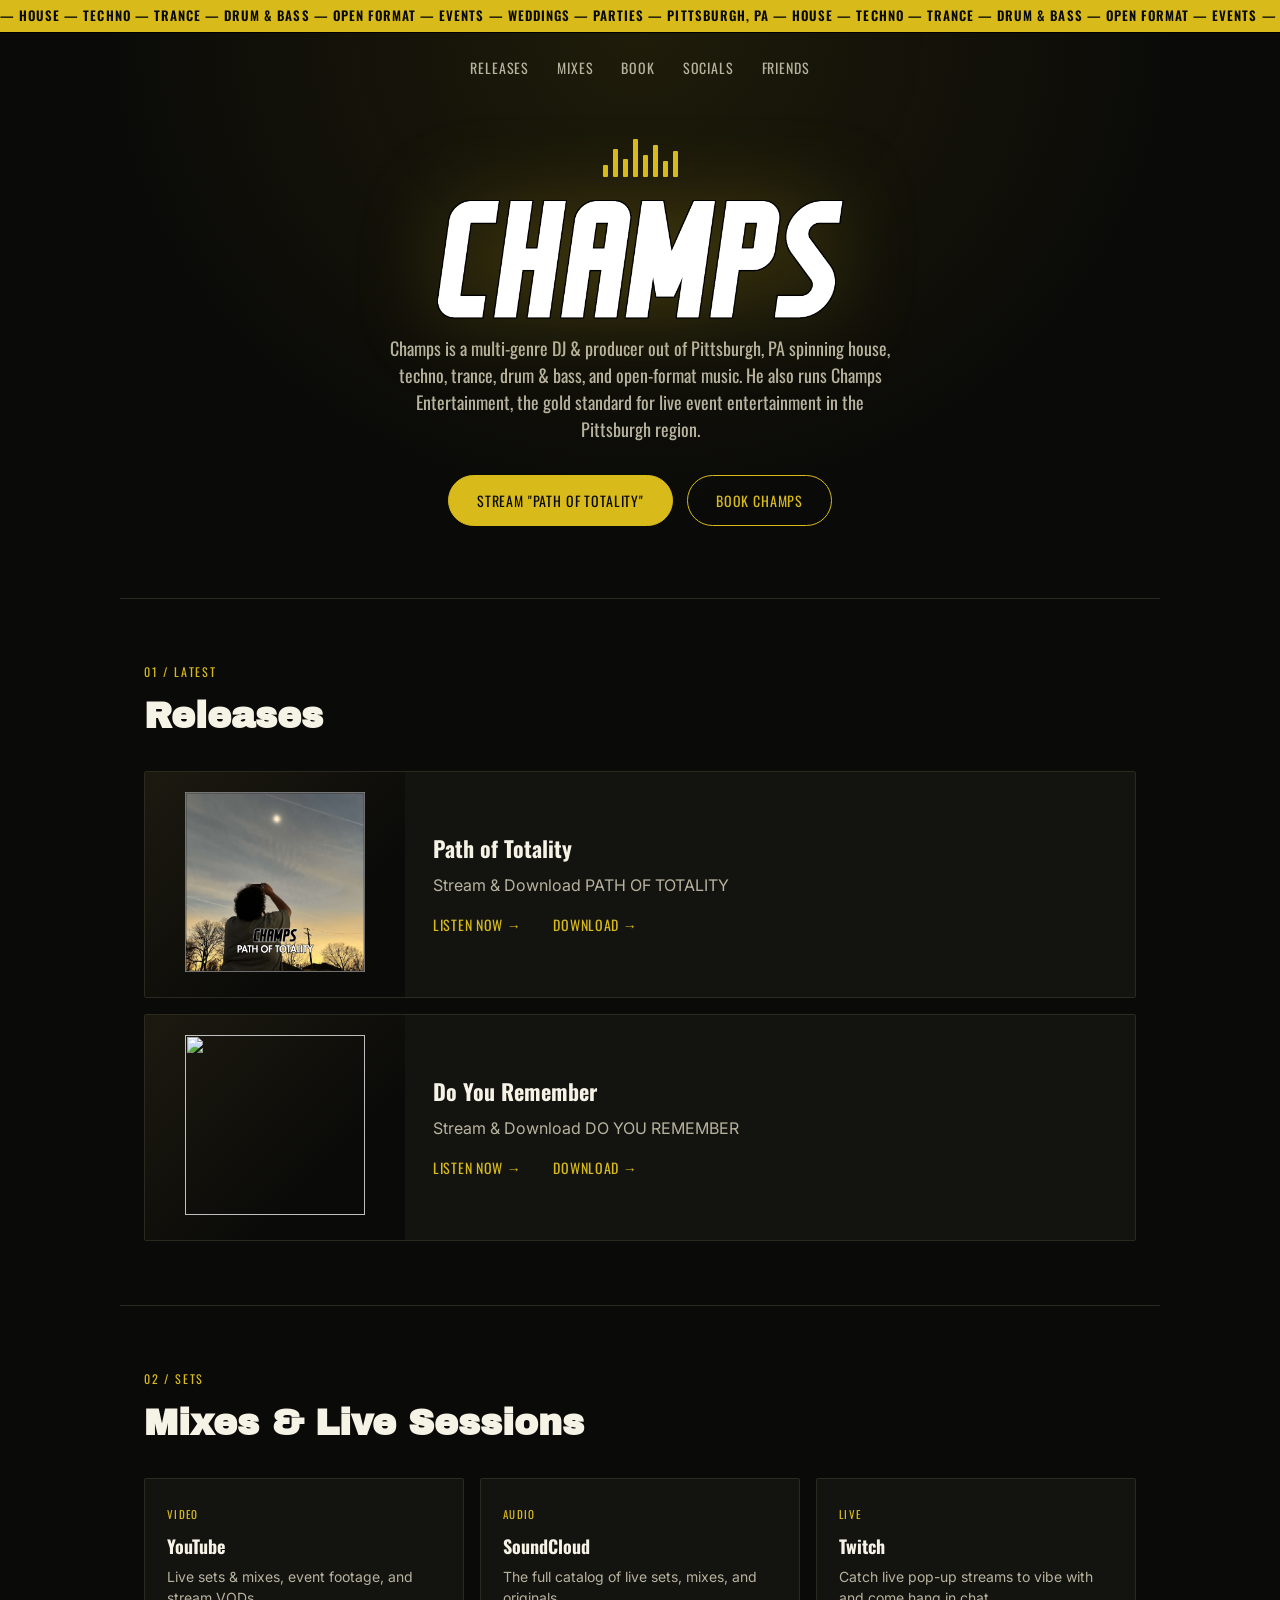
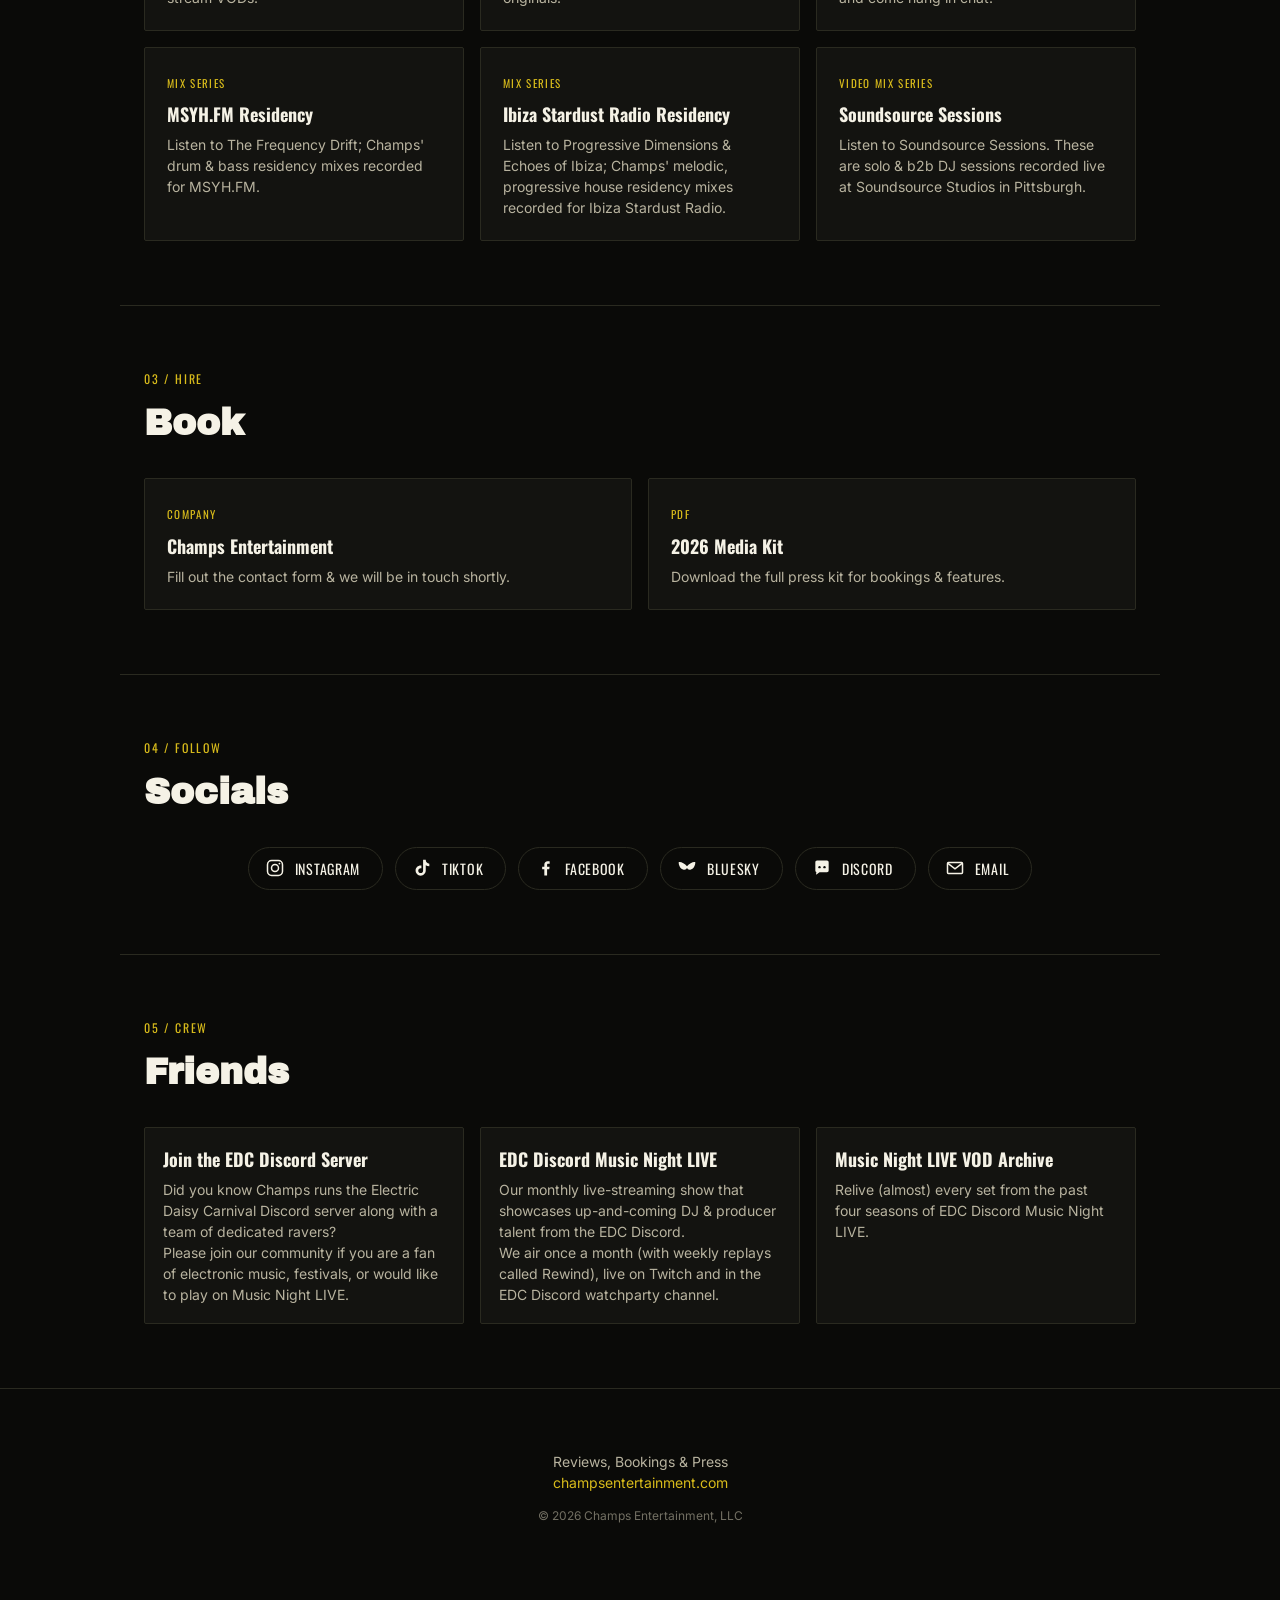
==== commit 112f863b: "more minor tweaks" ====
--- a/index.html
+++ b/index.html
@@ -123,17 +123,17 @@
 						<p>Catch live pop-up streams to vibe with and come hang in chat.</p>
 					</a>
 					<a class="card" href="https://soundcloud.com/champsdj/sets/msyh-fm-resident-mixes" target="_blank" rel="noopener noreferrer">
-						<span class="card-tag">Series</span>
+						<span class="card-tag">Mix Series</span>
 						<h3>MSYH.FM Residency</h3>
-						<p>Listen to The Frequency Drift. These mixes were Champs' drum &amp; bass residency recorded for MSYH.FM.</p>
+						<p>Listen to The Frequency Drift; Champs' drum &amp; bass residency mixes recorded for MSYH.FM.</p>
 					</a>
 					<a class="card" href="https://soundcloud.com/champsdj/sets/ibiza-stardust-radio-mixes" target="_blank" rel="noopener noreferrer">
-						<span class="card-tag">Series</span>
+						<span class="card-tag">Mix Series</span>
 						<h3>Ibiza Stardust Radio Residency</h3>
-						<p>Listen to Progressive Dimensions &amp; Echoes of Ibiza. These mixes were Champs' melodic, progressive house residency recorded for Ibiza Stardust Radio.</p>
+						<p>Listen to Progressive Dimensions &amp; Echoes of Ibiza; Champs' melodic, progressive house residency mixes recorded for Ibiza Stardust Radio.</p>
 					</a>
 					<a class="card" href="https://www.youtube.com/playlist?list=PLLwUnnzOST6Ljhghr7jmjRofUQ1ve_xkM" target="_blank" rel="noopener noreferrer">
-						<span class="card-tag">Video Series</span>
+						<span class="card-tag">Video Mix Series</span>
 						<h3>Soundsource Sessions</h3>
 						<p>Listen to Soundsource Sessions. These are solo &amp; b2b DJ sessions recorded live at Soundsource Studios in Pittsburgh.</p>
 					</a>
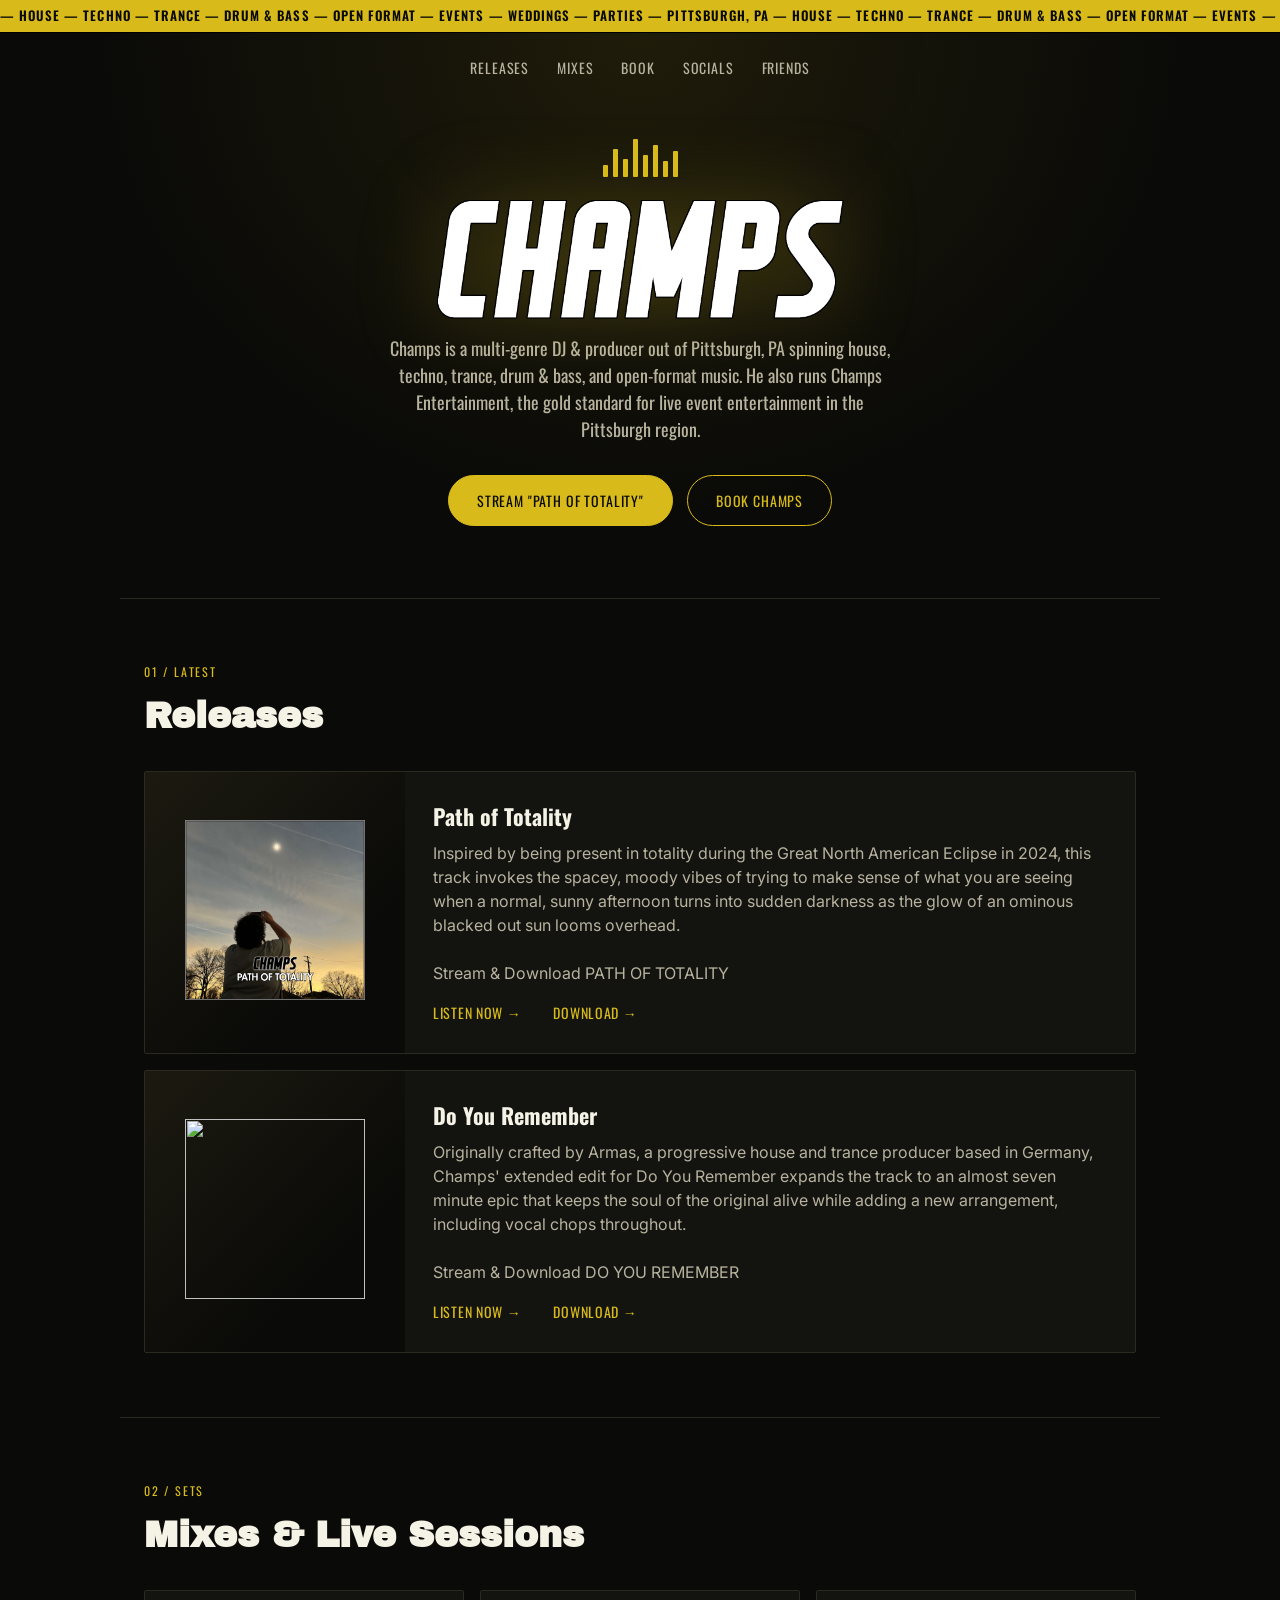
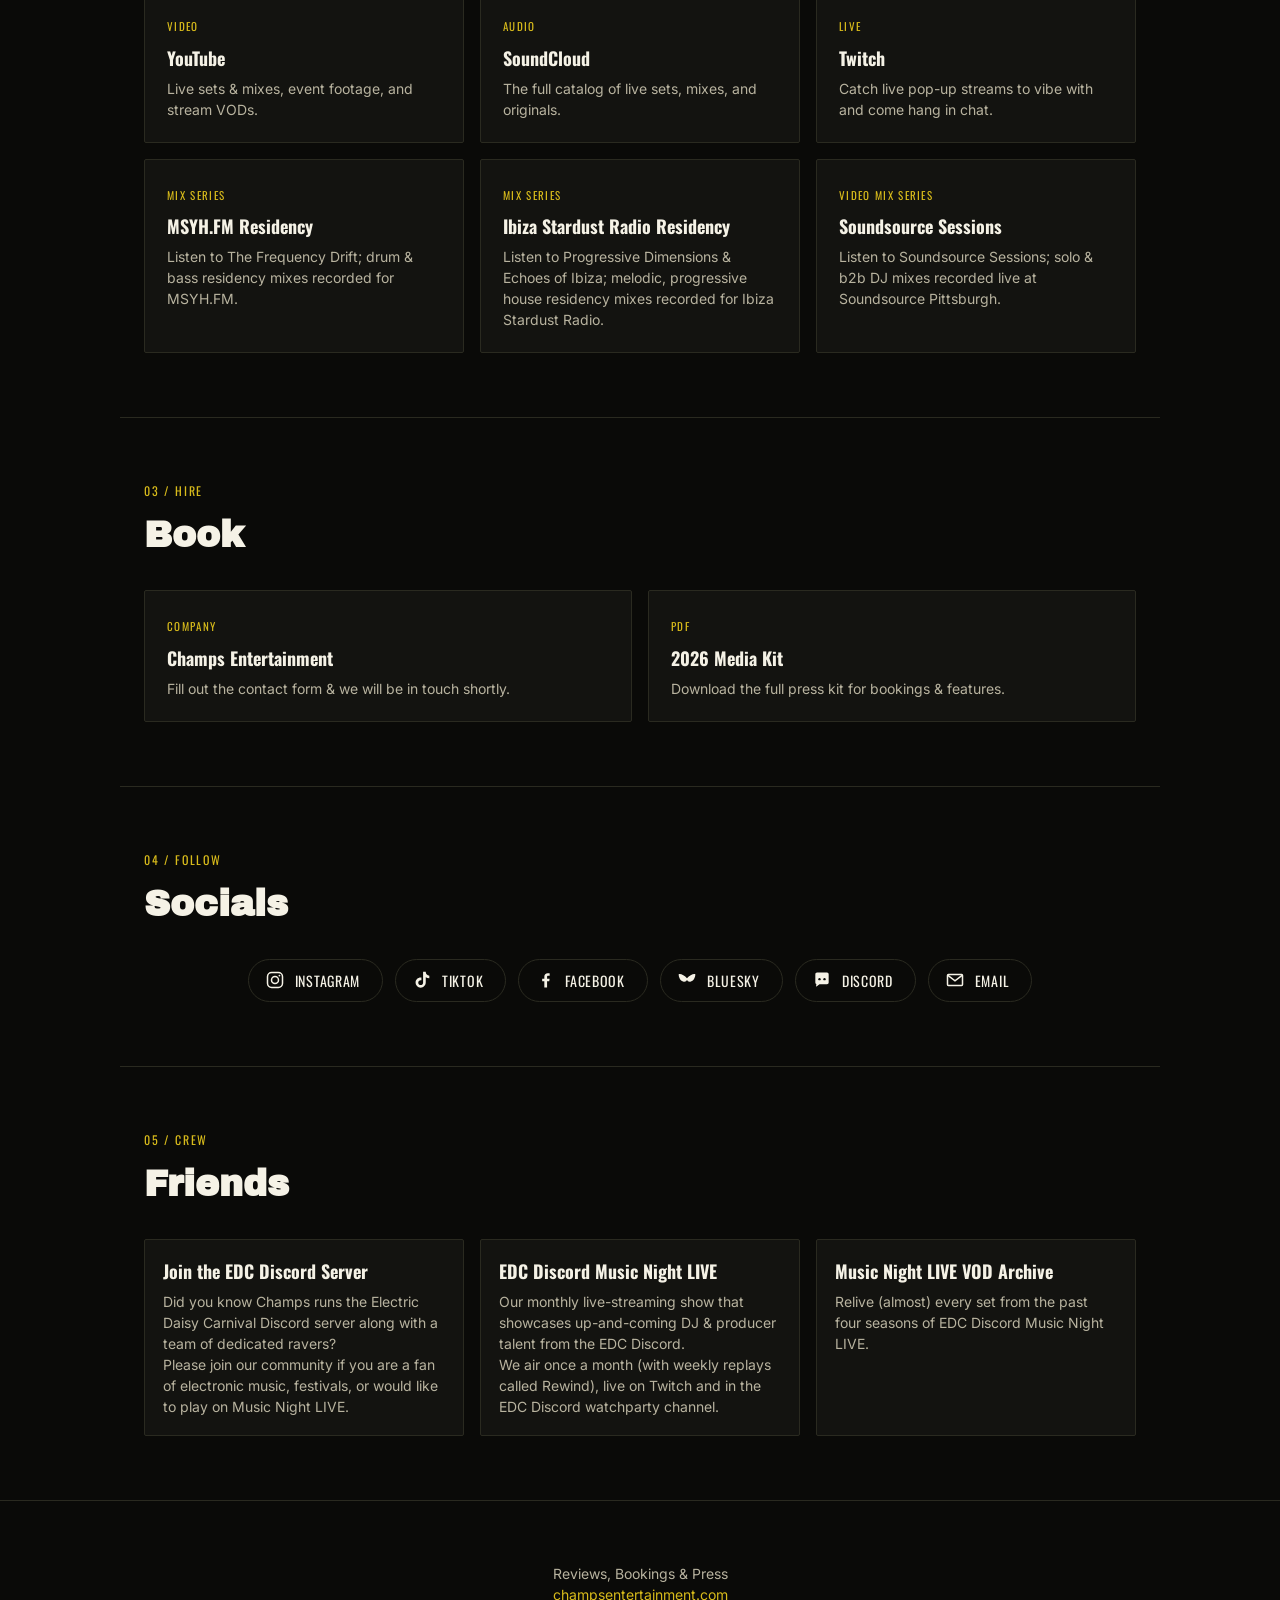
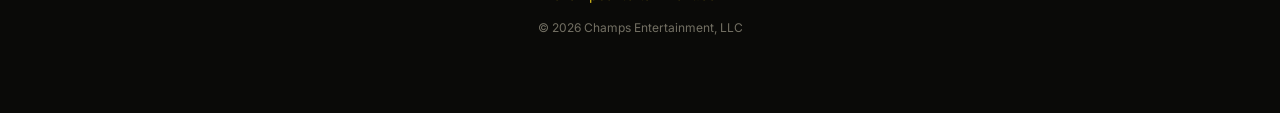
==== commit 64957c84: "added descriptions for the releases" ====
--- a/index.html
+++ b/index.html
@@ -80,7 +80,7 @@
 					<div class="feature-art" aria-hidden="true"><span><img src="images/TOTALITY2.png" height=180px width=180px></span></div>
 					<div class="feature-copy">
 						<h3>Path of Totality</h3>
-						<p>Stream &amp; Download PATH OF TOTALITY</p>
+						<p>Inspired by being present in totality during the Great North American Eclipse in 2024, this track invokes the spacey, moody vibes of trying to make sense of what you are seeing when a normal, sunny afternoon turns into sudden darkness as the glow of an ominous blacked out sun looms overhead.<br/><br/>Stream &amp; Download PATH OF TOTALITY</p>
 						<a class="link-arrow" href="https://open.spotify.com/album/6dv3GM1njKBR7o0MZ7h8VG?si=yKQ5Rlh3Q_SIuil3Iyrtkw" target="_blank" rel="noopener noreferrer">Listen now →</a>
 						<span>&nbsp;&nbsp;&nbsp;&nbsp;&nbsp;&nbsp;</span>
 						<a class="link-arrow" href="https://soundcloud.com/champsdj/path-of-totality" target="_blank" rel="noopener noreferrer">Download →</a>
@@ -91,7 +91,7 @@
 					<div class="feature-art" aria-hidden="true"><span><img src="images/DoYouRemember-AA.png" height=180px width=180px></span></div>
 					<div class="feature-copy">
 						<h3>Do You Remember</h3>
-						<p>Stream &amp; Download DO YOU REMEMBER</p>
+						<p>Originally crafted by Armas, a progressive house and trance producer based in Germany, Champs' extended edit for Do You Remember expands the track to an almost seven minute epic that keeps the soul of the original alive while adding a new arrangement, including vocal chops throughout.<br/><br/>Stream &amp; Download DO YOU REMEMBER</p>
 						<a class="link-arrow" href="https://open.spotify.com/album/4yltGq6i9ndYS9WlNMXO5M?si=Wf_-oJ7uRIaFX4XnBfSiYg" target="_blank" rel="noopener noreferrer">Listen now →</a>
 						<span>&nbsp;&nbsp;&nbsp;&nbsp;&nbsp;&nbsp;</span>
 						<a class="link-arrow" href="https://soundcloud.com/champsdj/armas-do-you-remember-champs-extended-edit" target="_blank" rel="noopener noreferrer">Download →</a>
@@ -125,17 +125,17 @@
 					<a class="card" href="https://soundcloud.com/champsdj/sets/msyh-fm-resident-mixes" target="_blank" rel="noopener noreferrer">
 						<span class="card-tag">Mix Series</span>
 						<h3>MSYH.FM Residency</h3>
-						<p>Listen to The Frequency Drift; Champs' drum &amp; bass residency mixes recorded for MSYH.FM.</p>
+						<p>Listen to The Frequency Drift; drum &amp; bass residency mixes recorded for MSYH.FM.</p>
 					</a>
 					<a class="card" href="https://soundcloud.com/champsdj/sets/ibiza-stardust-radio-mixes" target="_blank" rel="noopener noreferrer">
 						<span class="card-tag">Mix Series</span>
 						<h3>Ibiza Stardust Radio Residency</h3>
-						<p>Listen to Progressive Dimensions &amp; Echoes of Ibiza; Champs' melodic, progressive house residency mixes recorded for Ibiza Stardust Radio.</p>
+						<p>Listen to Progressive Dimensions &amp; Echoes of Ibiza; melodic, progressive house residency mixes recorded for Ibiza Stardust Radio.</p>
 					</a>
 					<a class="card" href="https://www.youtube.com/playlist?list=PLLwUnnzOST6Ljhghr7jmjRofUQ1ve_xkM" target="_blank" rel="noopener noreferrer">
 						<span class="card-tag">Video Mix Series</span>
 						<h3>Soundsource Sessions</h3>
-						<p>Listen to Soundsource Sessions. These are solo &amp; b2b DJ sessions recorded live at Soundsource Studios in Pittsburgh.</p>
+						<p>Listen to Soundsource Sessions; solo &amp; b2b DJ mixes recorded live at Soundsource Pittsburgh.</p>
 					</a>
 				</div>
 			</section>
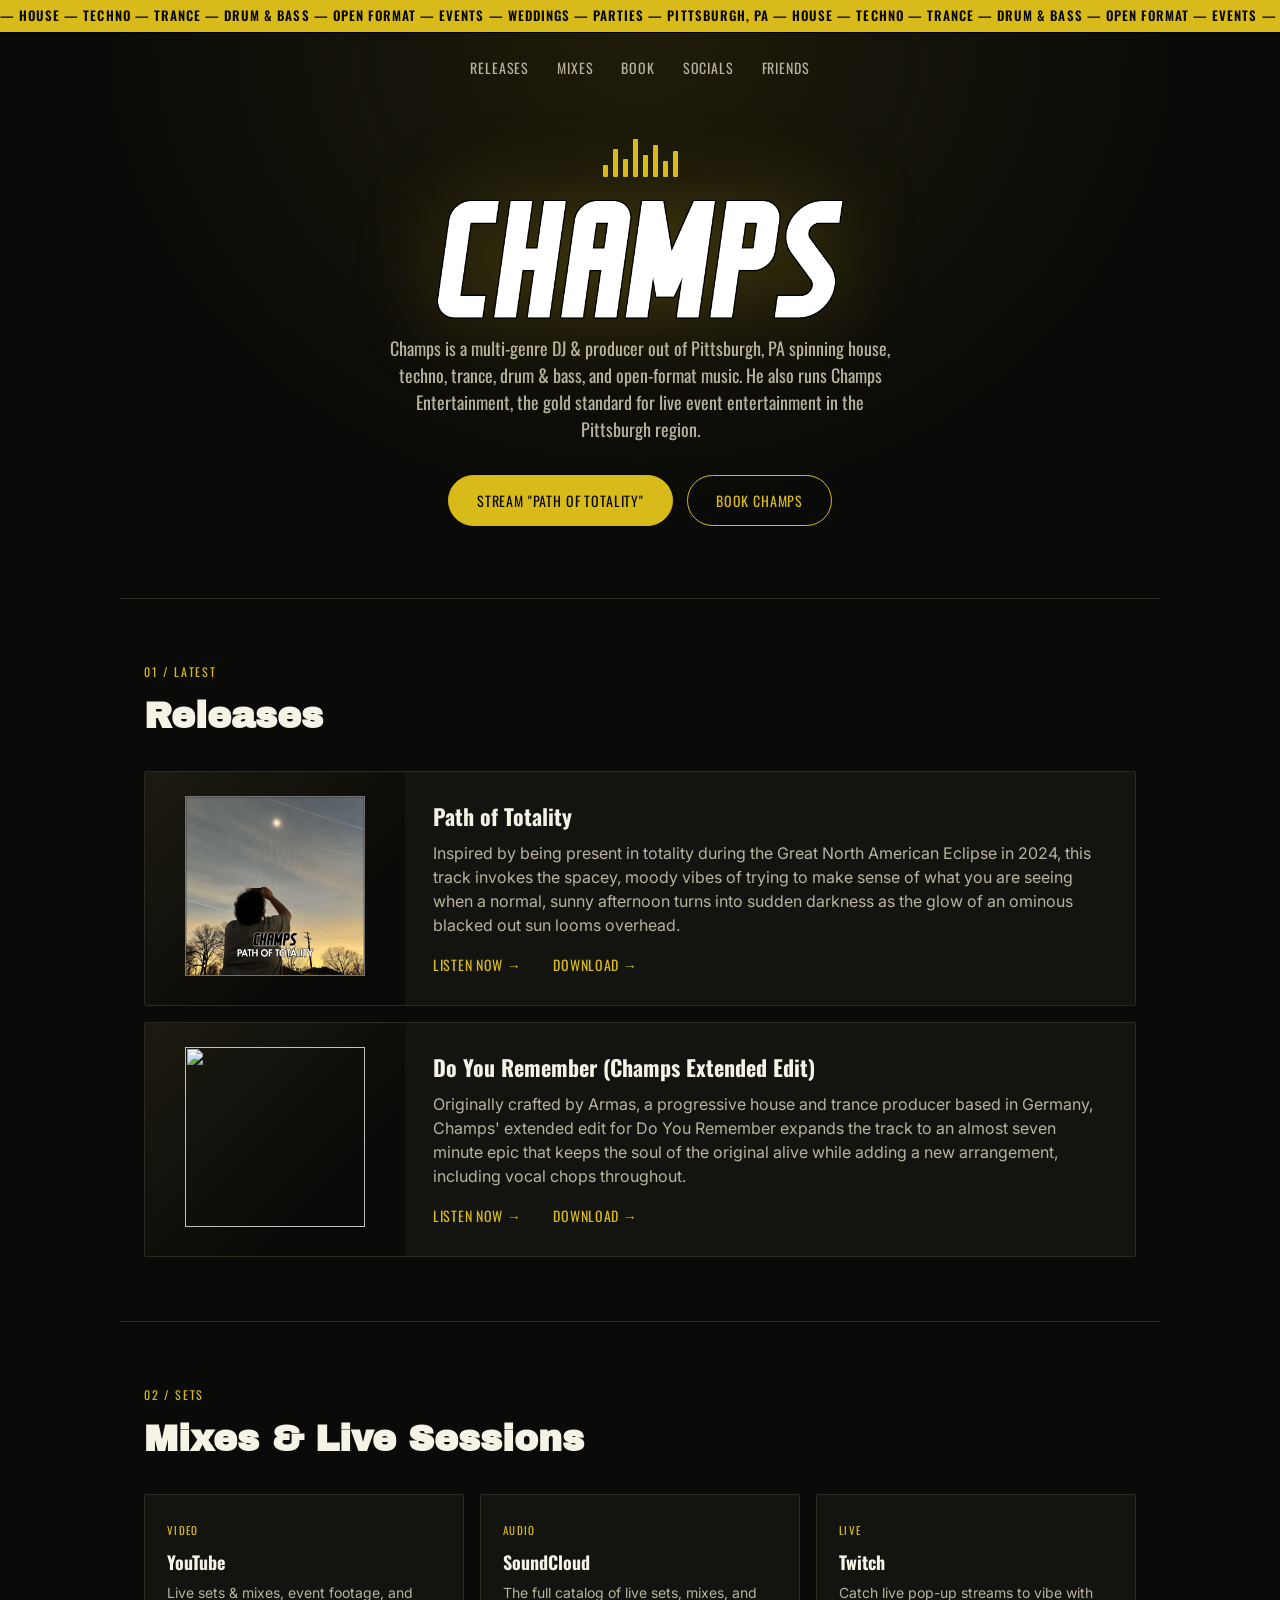
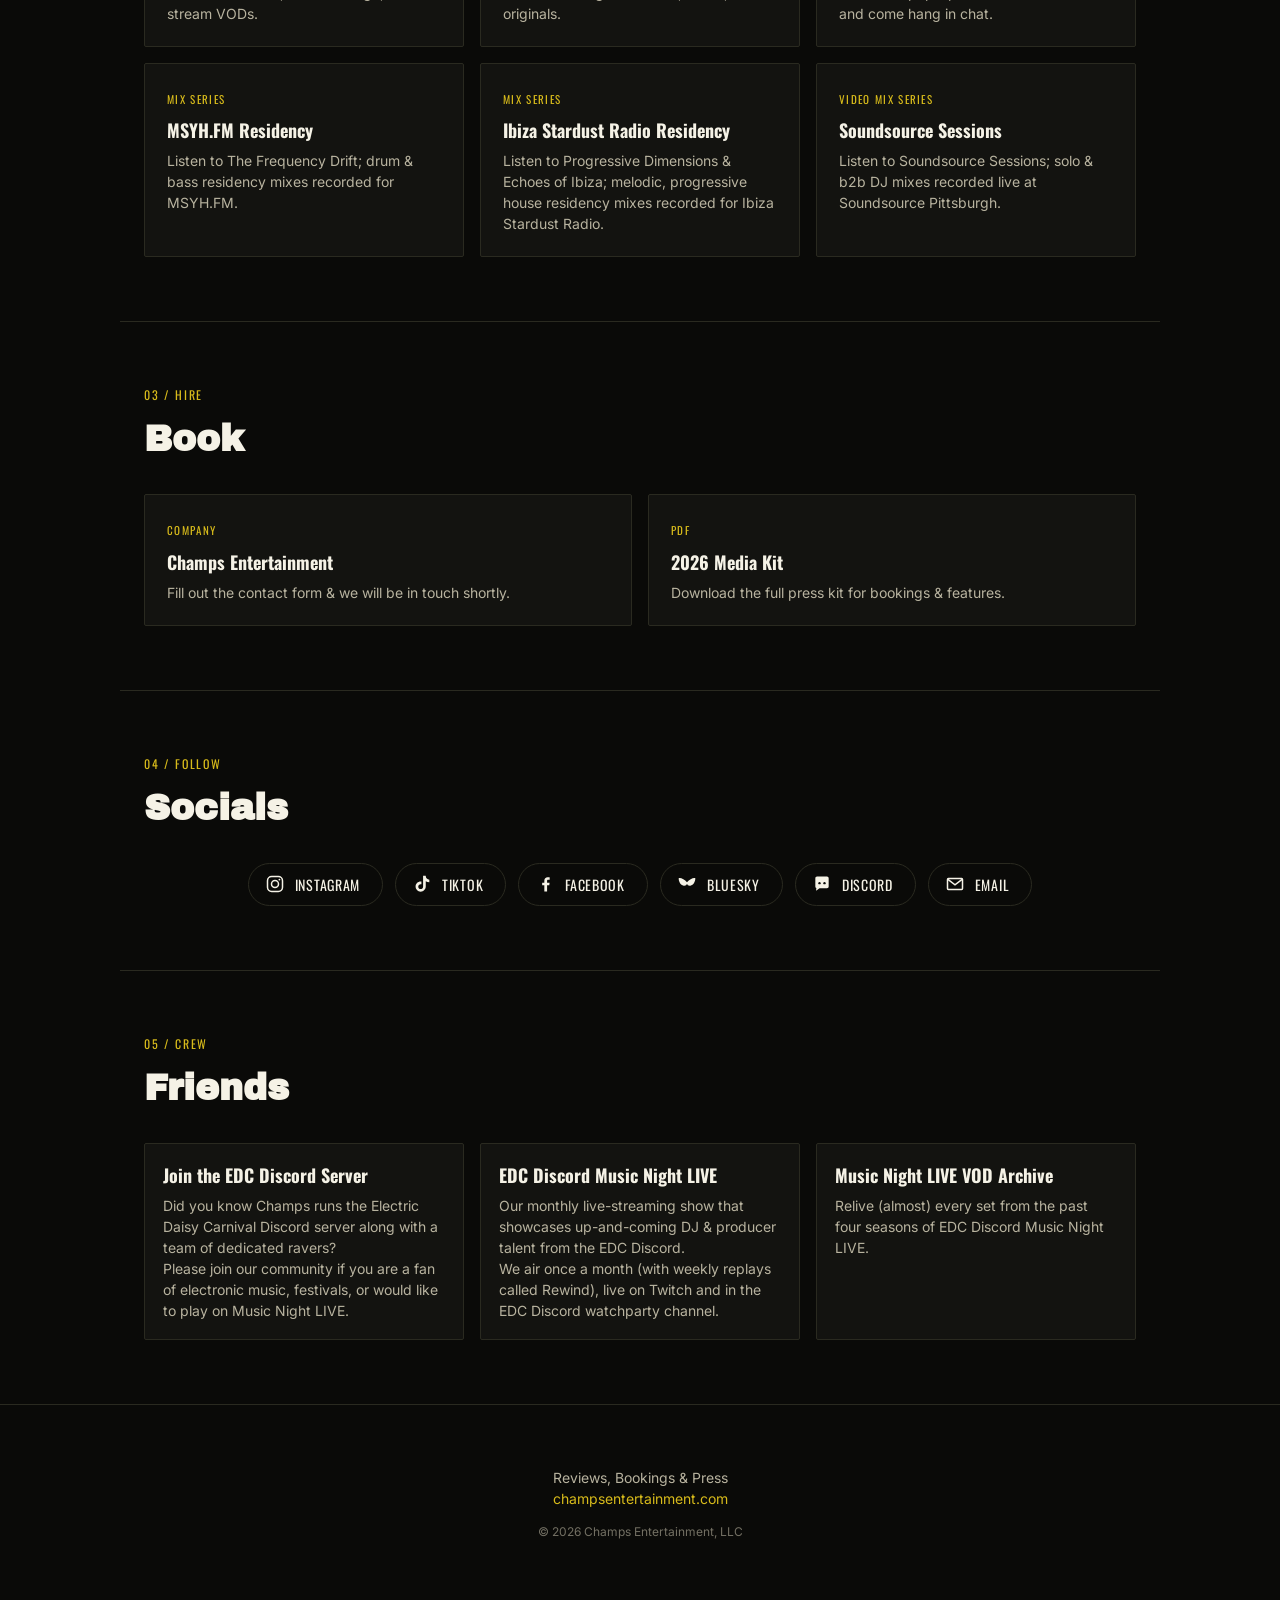
==== commit e0afefbe: "edited desc for releases" ====
--- a/index.html
+++ b/index.html
@@ -80,7 +80,7 @@
 					<div class="feature-art" aria-hidden="true"><span><img src="images/TOTALITY2.png" height=180px width=180px></span></div>
 					<div class="feature-copy">
 						<h3>Path of Totality</h3>
-						<p>Inspired by being present in totality during the Great North American Eclipse in 2024, this track invokes the spacey, moody vibes of trying to make sense of what you are seeing when a normal, sunny afternoon turns into sudden darkness as the glow of an ominous blacked out sun looms overhead.<br/><br/>Stream &amp; Download PATH OF TOTALITY</p>
+						<p>Inspired by being present in totality during the Great North American Eclipse in 2024, this track invokes the spacey, moody vibes of trying to make sense of what you are seeing when a normal, sunny afternoon turns into sudden darkness as the glow of an ominous blacked out sun looms overhead.</p>
 						<a class="link-arrow" href="https://open.spotify.com/album/6dv3GM1njKBR7o0MZ7h8VG?si=yKQ5Rlh3Q_SIuil3Iyrtkw" target="_blank" rel="noopener noreferrer">Listen now →</a>
 						<span>&nbsp;&nbsp;&nbsp;&nbsp;&nbsp;&nbsp;</span>
 						<a class="link-arrow" href="https://soundcloud.com/champsdj/path-of-totality" target="_blank" rel="noopener noreferrer">Download →</a>
@@ -90,8 +90,8 @@
 				<div class="feature-card">
 					<div class="feature-art" aria-hidden="true"><span><img src="images/DoYouRemember-AA.png" height=180px width=180px></span></div>
 					<div class="feature-copy">
-						<h3>Do You Remember</h3>
-						<p>Originally crafted by Armas, a progressive house and trance producer based in Germany, Champs' extended edit for Do You Remember expands the track to an almost seven minute epic that keeps the soul of the original alive while adding a new arrangement, including vocal chops throughout.<br/><br/>Stream &amp; Download DO YOU REMEMBER</p>
+						<h3>Do You Remember (Champs Extended Edit)</h3>
+						<p>Originally crafted by Armas, a progressive house and trance producer based in Germany, Champs' extended edit for Do You Remember expands the track to an almost seven minute epic that keeps the soul of the original alive while adding a new arrangement, including vocal chops throughout.</p>
 						<a class="link-arrow" href="https://open.spotify.com/album/4yltGq6i9ndYS9WlNMXO5M?si=Wf_-oJ7uRIaFX4XnBfSiYg" target="_blank" rel="noopener noreferrer">Listen now →</a>
 						<span>&nbsp;&nbsp;&nbsp;&nbsp;&nbsp;&nbsp;</span>
 						<a class="link-arrow" href="https://soundcloud.com/champsdj/armas-do-you-remember-champs-extended-edit" target="_blank" rel="noopener noreferrer">Download →</a>
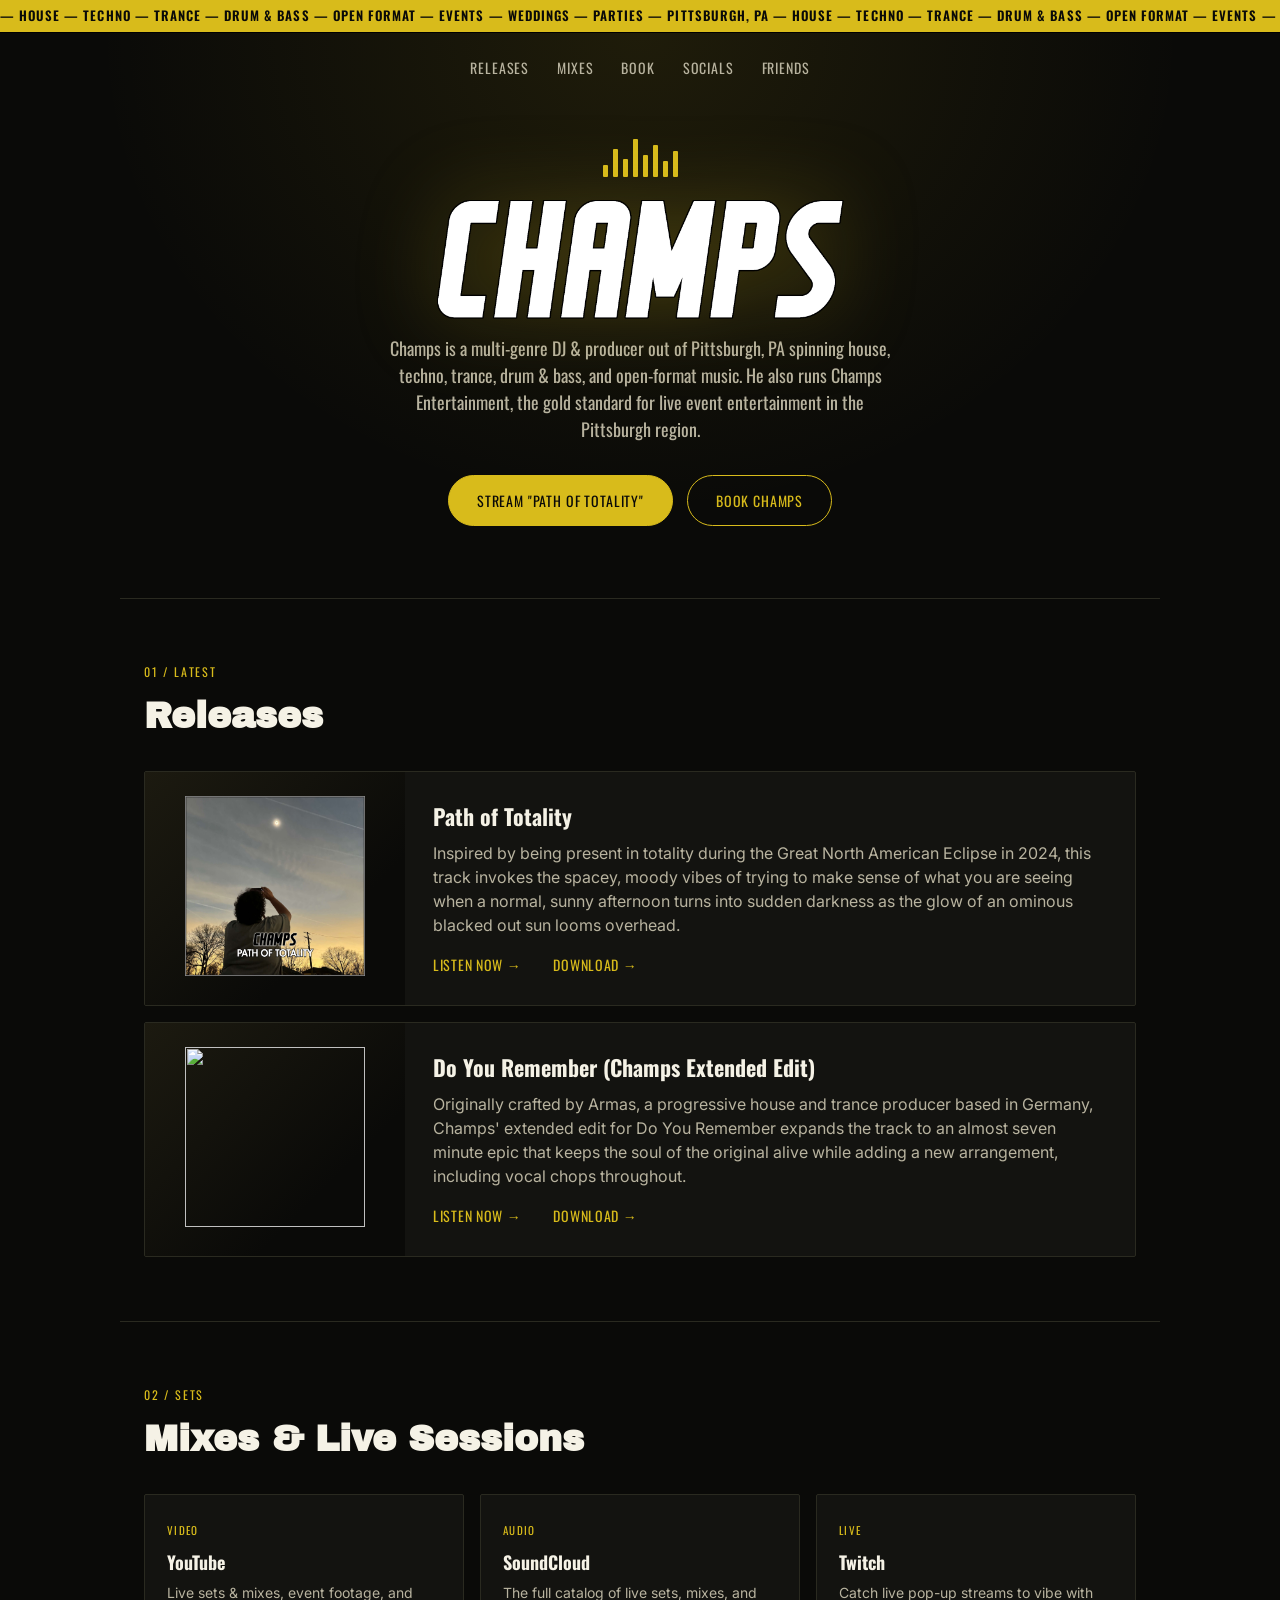
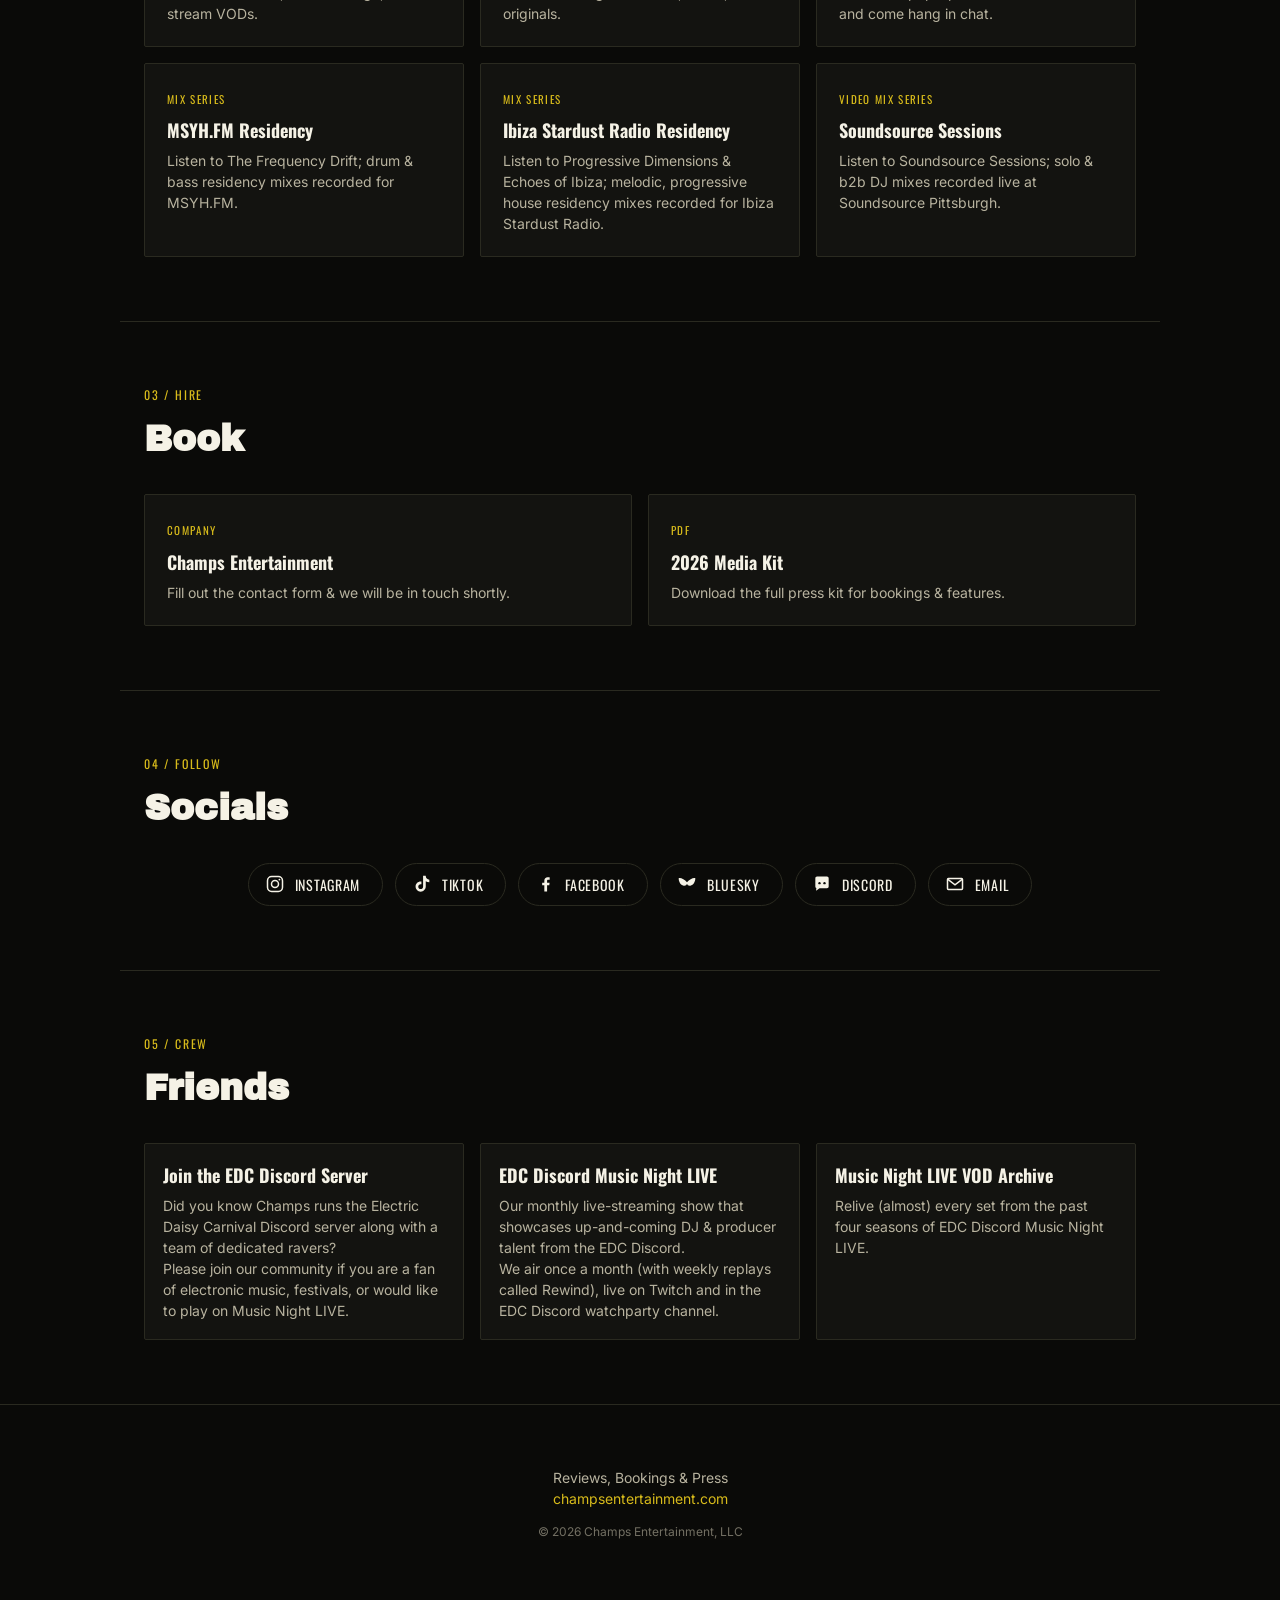
==== commit c8d8979e: "add hero background video/image capability" ====
--- a/index.html
+++ b/index.html
@@ -23,50 +23,60 @@
 	
 	<body>
 
-		<!-- TICKER -->
-		<div class="ticker" aria-hidden="true">
-			<div class="ticker-track">
-				<span> — HOUSE — TECHNO — TRANCE — DRUM &amp; BASS — OPEN FORMAT — EVENTS — WEDDINGS — PARTIES — PITTSBURGH, PA</span>
-				<span> — HOUSE — TECHNO — TRANCE — DRUM &amp; BASS — OPEN FORMAT — EVENTS — WEDDINGS — PARTIES — PITTSBURGH, PA</span>
+		<!-- TOP VISUAL: background photo lives behind BOTH the ticker and header -->
+		<div class="top-visual">
+			
+			<!-- BACKGROUND IMAGE (CAN ALSO BE A VIDEO) -->
+			<!-- <img class="hero-video" src="images/Champs_Furnace_Crowd_Pink.jpg" alt=""> -->
+			<video class="hero-video" autoplay loop muted playsinline>
+				<source src="videos/livevideoset1.mp4" type="video/mp4">
+			</video>
+
+			<!-- TICKER -->
+			<div class="ticker" aria-hidden="true">
+				<div class="ticker-track">
+					<span> — HOUSE — TECHNO — TRANCE — DRUM &amp; BASS — OPEN FORMAT — EVENTS — WEDDINGS — PARTIES — PITTSBURGH, PA</span>
+					<span> — HOUSE — TECHNO — TRANCE — DRUM &amp; BASS — OPEN FORMAT — EVENTS — WEDDINGS — PARTIES — PITTSBURGH, PA</span>
+				</div>
 			</div>
+			
+			<!-- HEADER -->
+			<header class="hero">
+			
+				<!-- NAVBAR -->
+				<nav class="topnav">
+					<a class="brand" href="#top"></a>
+					<div class="navlinks">
+						<a href="#releases">Releases</a>
+						<a href="#mixes">Mixes</a>
+						<a href="#book">Book</a>
+						<a href="#socials">Socials</a>
+						<a href="#friends">Friends</a>
+					</div>
+				</nav>
+				
+				<!-- EQ BARS & LOGO -->
+				<div class="hero-inner" id="top">
+					
+					<!-- EQ BARS -->
+					<div class="eq" aria-hidden="true">
+						<span></span><span></span><span></span><span></span><span></span><span></span><span></span><span></span>
+					</div>
+					
+					<!-- LOGO -->
+					<img src="images/Champs_Word_Logo.png" alt="CHAMPS LOGO">
+					
+					<!-- BIO -->
+					<p class="tagline">Champs is a multi-genre DJ &amp; producer out of Pittsburgh, PA spinning house, techno, trance, drum &amp; bass, and open-format music. He also runs Champs Entertainment, the gold standard for live event entertainment in the Pittsburgh region.</p>
+					
+					<!-- ACTIONS -->
+					<div class="hero-actions">
+						<a class="btn btn-solid" href="https://open.spotify.com/album/6dv3GM1njKBR7o0MZ7h8VG?si=yKQ5Rlh3Q_SIuil3Iyrtkw" target="_blank" rel="noopener noreferrer">Stream "Path of Totality"</a>
+						<a class="btn btn-outline" href="#book">Book Champs</a>
+					</div>
+				</div>
+			</header>
 		</div>
-		
-		<!-- HEADER -->
-		<header class="hero">
-		
-			<!-- NAVBAR -->
-			<nav class="topnav">
-				<a class="brand" href="#top"></a>
-				<div class="navlinks">
-					<a href="#releases">Releases</a>
-					<a href="#mixes">Mixes</a>
-					<a href="#book">Book</a>
-					<a href="#socials">Socials</a>
-					<a href="#friends">Friends</a>
-				</div>
-			</nav>
-			
-			<!-- EQ BARS & LOGO -->
-			<div class="hero-inner" id="top">
-				
-				<!-- EQ BARS -->
-				<div class="eq" aria-hidden="true">
-					<span></span><span></span><span></span><span></span><span></span><span></span><span></span><span></span>
-				</div>
-				
-				<!-- LOGO -->
-				<img src="images/Champs_Word_Logo.png" alt="CHAMPS LOGO">
-				
-				<!-- BIO -->
-				<p class="tagline">Champs is a multi-genre DJ &amp; producer out of Pittsburgh, PA spinning house, techno, trance, drum &amp; bass, and open-format music. He also runs Champs Entertainment, the gold standard for live event entertainment in the Pittsburgh region.</p>
-				
-				<!-- ACTIONS -->
-				<div class="hero-actions">
-					<a class="btn btn-solid" href="https://open.spotify.com/album/6dv3GM1njKBR7o0MZ7h8VG?si=yKQ5Rlh3Q_SIuil3Iyrtkw" target="_blank" rel="noopener noreferrer">Stream "Path of Totality"</a>
-					<a class="btn btn-outline" href="#book">Book Champs</a>
-				</div>
-			</div>
-		</header>
 		
 		<main>
 
--- a/styles.css
+++ b/styles.css
@@ -75,12 +75,16 @@
 }
 .navlinks a:hover { color: var(--gold); border-color: var(--gold); }
 
+/* -- Background image/video -- */
+.top-visual {
+	position: relative;
+	overflow: hidden;
+}
+
 /* --- Hero --- */
 .hero {
 	padding-bottom: 72px;
-	background:
-		radial-gradient(ellipse at top, rgba(216,187,27,0.10), transparent 60%),
-		var(--bg);
+	background: radial-gradient(ellipse at top, rgba(216,187,27,0.10), transparent 60%);
 }
 .hero-inner {
 	text-align: center;
@@ -133,6 +137,17 @@
 	height: auto;
 	filter: drop-shadow(0 0 40px rgba(216,187,27,0.25));
 }
+/* Full-bleed background photo behind the ticker + header */
+.hero-video {
+	position: absolute;
+	inset: 0;
+	width: 100%;
+	height: 100%;
+	object-fit: cover;
+	z-index: -1;
+	filter: brightness(0.7);
+}
+
 .tagline {
 	font-family: 'Oswald', sans-serif;
 	font-weight: 400;
